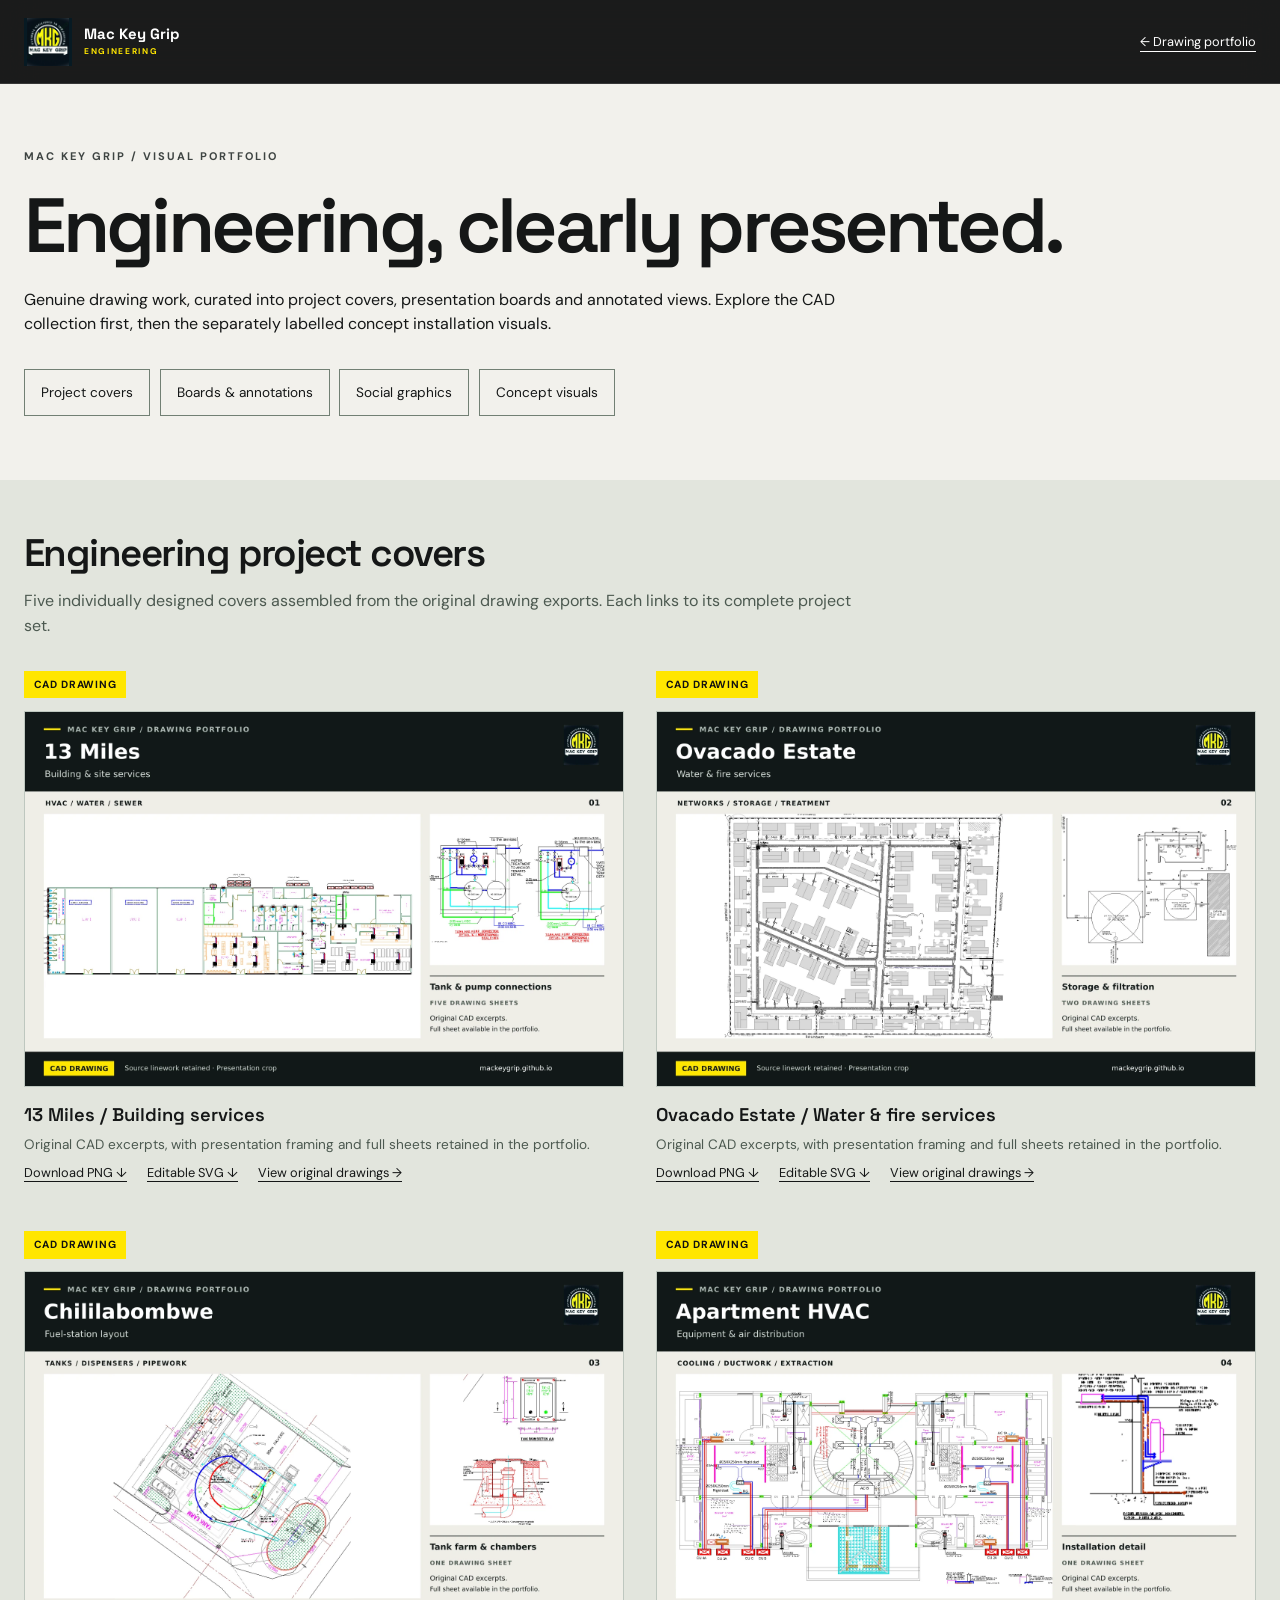
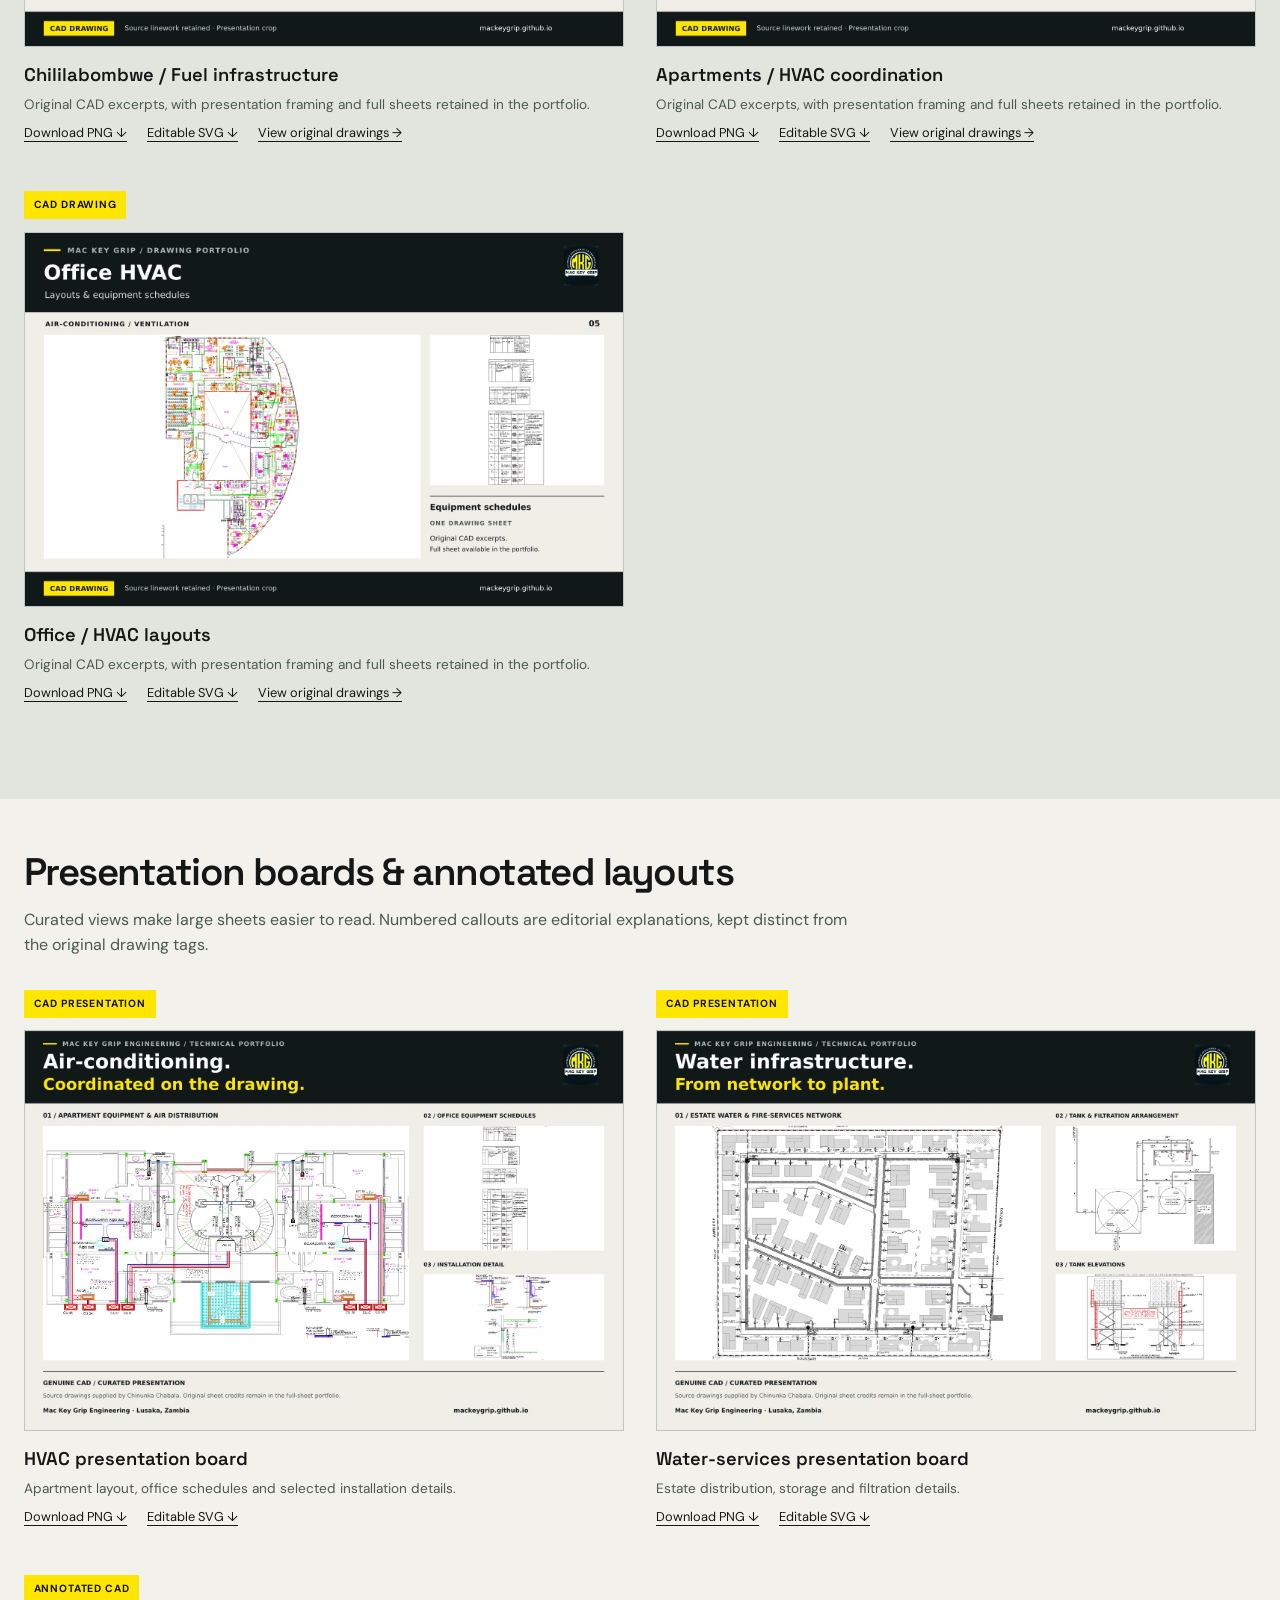
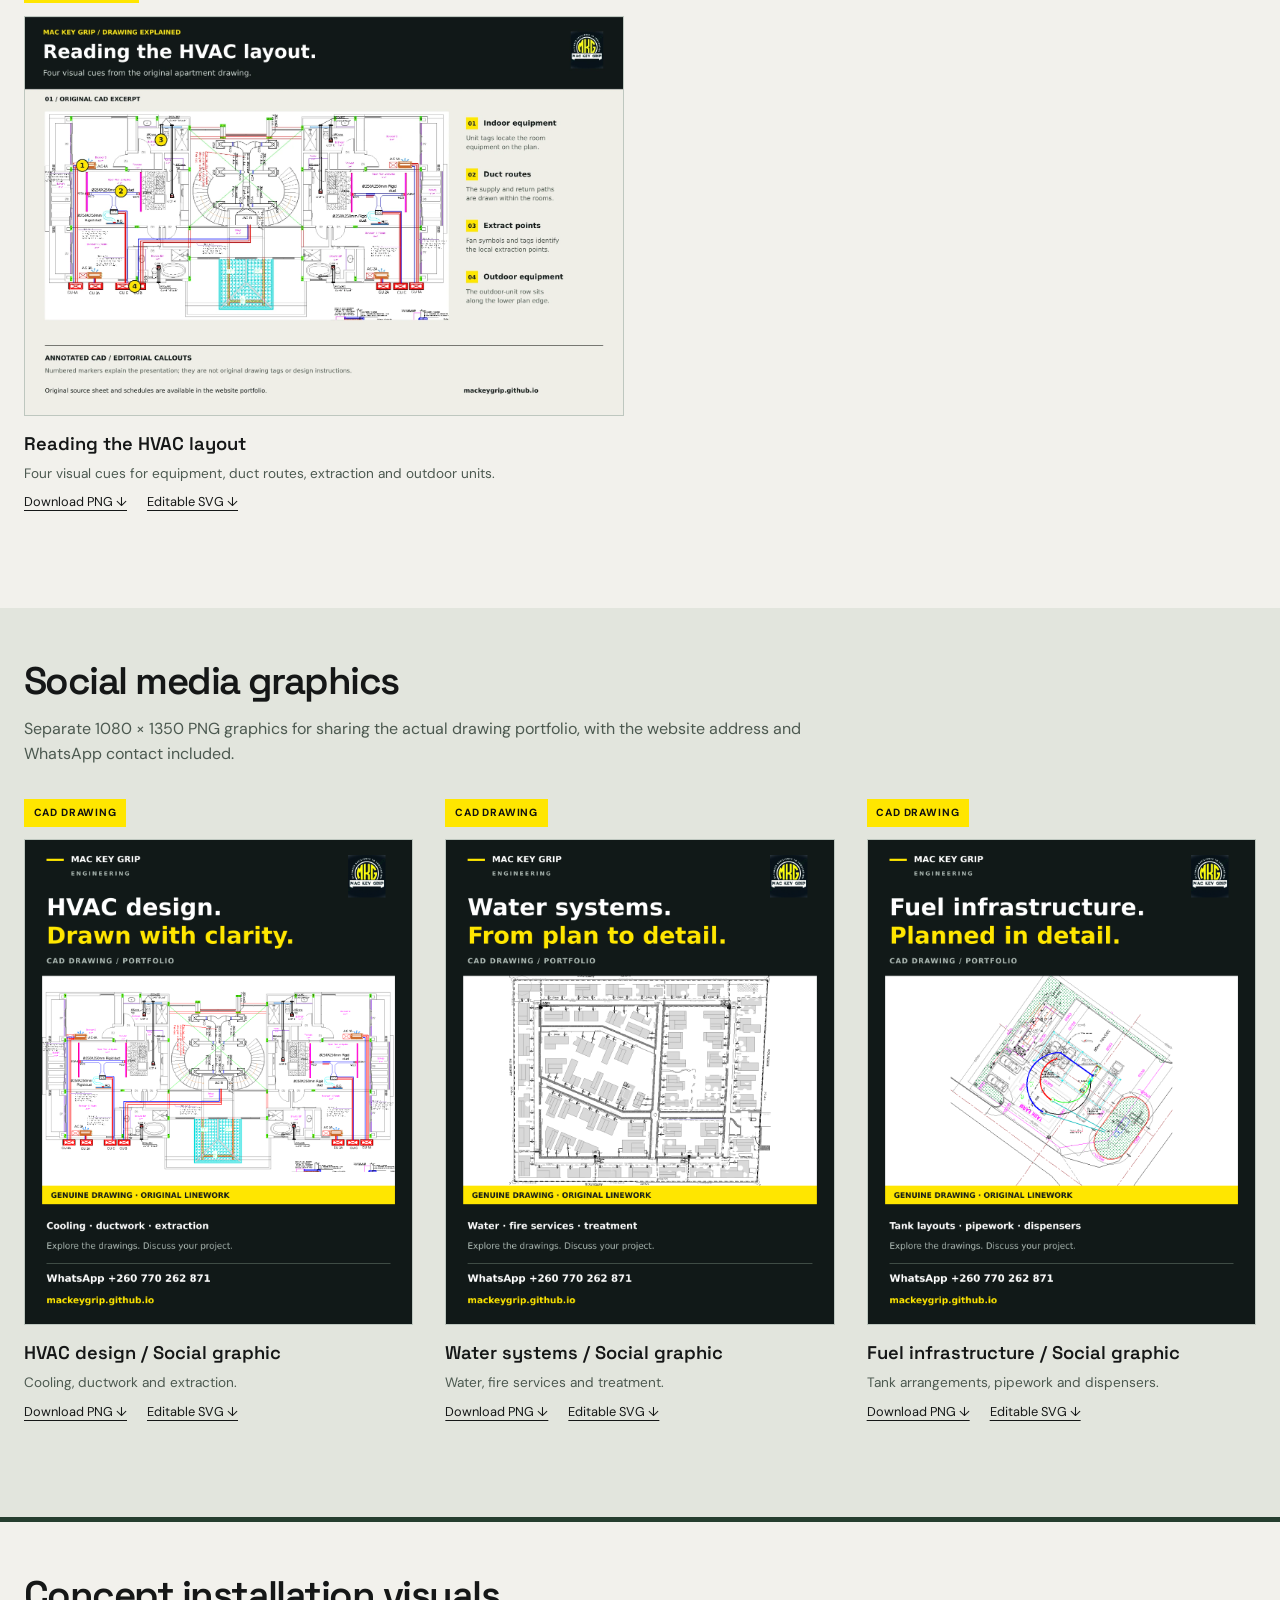
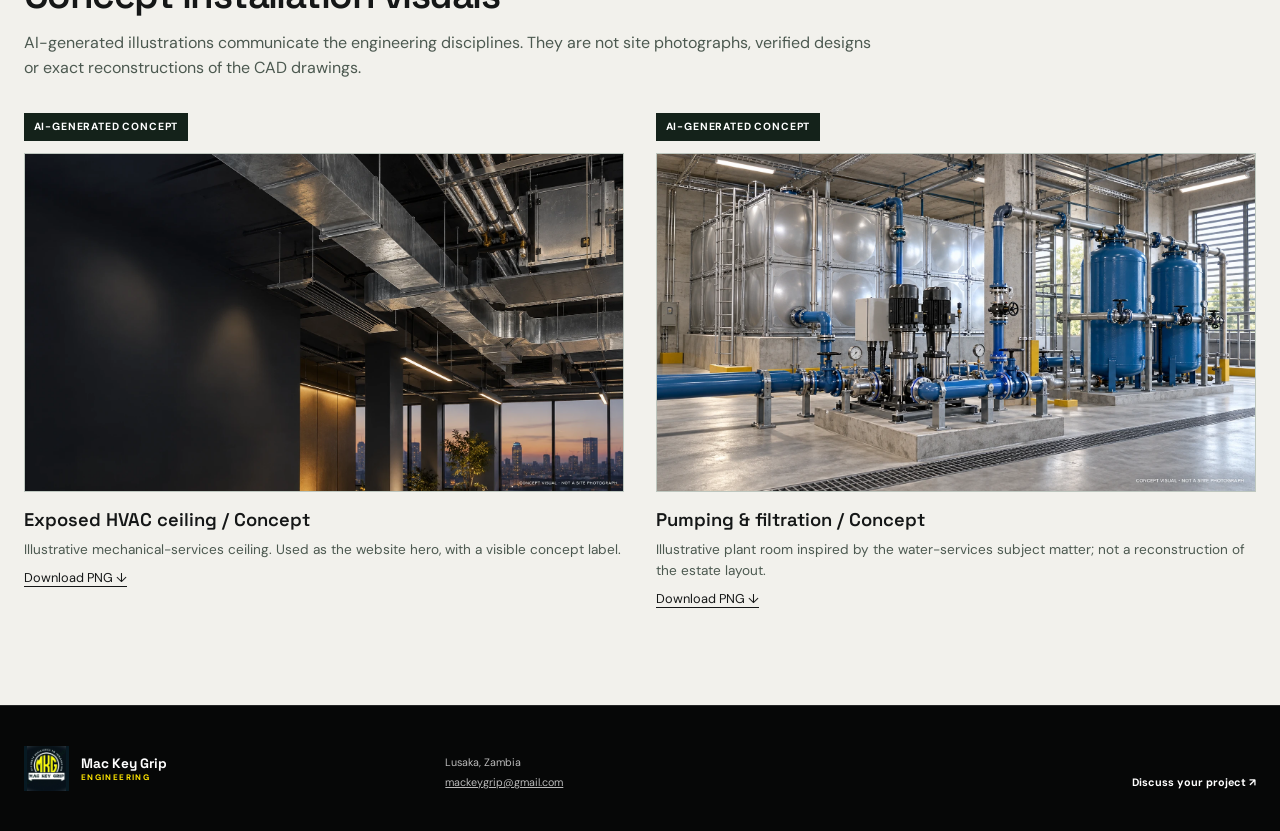
==== visuals.html @ d839da3b "Publish polished CAD visuals and service pages" ====
<!doctype html>
<html lang="en"><head>
<meta charset="utf-8"><meta name="viewport" content="width=device-width, initial-scale=1">
<title>Engineering Drawing Presentations & Concept Visuals | Mac Key Grip</title>
<meta name="description" content="Explore genuine CAD presentation boards, annotated layouts and project covers from Mac Key Grip Engineering, alongside clearly labelled concept installation visuals.">
<link rel="canonical" href="https://mackeygrip.github.io/visuals.html">
<meta property="og:title" content="Engineering Drawing Portfolio | Mac Key Grip Engineering">
<meta property="og:type" content="website"><meta property="og:url" content="https://mackeygrip.github.io/visuals.html">
<meta property="og:image" content="https://mackeygrip.github.io/assets/visuals/boards/hvac-presentation.png">
<meta property="og:image:alt" content="Presentation board assembled from genuine HVAC CAD drawings">
<meta name="theme-color" content="#111918"><link rel="icon" href="assets/brand/mac-key-grip-logo.jpg">
<link rel="preconnect" href="https://fonts.googleapis.com"><link rel="preconnect" href="https://fonts.gstatic.com" crossorigin>
<link href="https://fonts.googleapis.com/css2?family=DM+Sans:wght@400;500;600;700&amp;family=Space+Grotesk:wght@500;600;700&amp;display=swap" rel="stylesheet">
<link rel="stylesheet" href="styles.css"><link rel="stylesheet" href="drawings.css"><link rel="stylesheet" href="visuals.css">
</head><body class="visual-page">
<a class="skip-link" href="#main">Skip to content</a>
<header class="site-header"><a class="brand" href="index.html"><img src="assets/brand/mac-key-grip-logo.jpg" alt="Mac Key Grip company logo"><span class="brand-name">Mac Key Grip<small>Engineering</small></span></a><a class="back-link" href="index.html#work">← Drawing portfolio</a></header>
<main id="main"><section class="visual-intro"><p class="kicker">Mac Key Grip / Visual portfolio</p><h1>Engineering, clearly presented.</h1><p>Genuine drawing work, curated into project covers, presentation boards and annotated views. Explore the CAD collection first, then the separately labelled concept installation visuals.</p><div class="visual-nav" aria-label="Gallery sections"><a href="#covers">Project covers</a><a href="#boards">Boards &amp; annotations</a><a href="#social">Social graphics</a><a href="#concepts">Concept visuals</a></div></section>
<section class="visual-section " id="covers"><h2>Engineering project covers</h2><p>Five individually designed covers assembled from the original drawing exports. Each links to its complete project set.</p><div class="visual-grid "><figure class="visual-item"><span class="visual-badge ">CAD DRAWING</span><a href="assets/visuals/covers/thirteen-miles.png" target="_blank" rel="noopener"><img src="assets/visuals/covers/thirteen-miles.webp" width="1600" height="1000" alt="13 Miles / Building services — Original CAD excerpts, with presentation framing and full sheets retained in the portfolio." loading="lazy"></a><figcaption><h3>13 Miles / Building services</h3><p>Original CAD excerpts, with presentation framing and full sheets retained in the portfolio.</p><div class="visual-downloads"><a href="assets/visuals/covers/thirteen-miles.png" download>Download PNG ↓</a><a href="assets/visuals/covers/thirteen-miles.svg" download>Editable SVG ↓</a><a href="projects/thirteen-miles.html">View original drawings →</a></div></figcaption></figure>
<figure class="visual-item"><span class="visual-badge ">CAD DRAWING</span><a href="assets/visuals/covers/estate-water-fire.png" target="_blank" rel="noopener"><img src="assets/visuals/covers/estate-water-fire.webp" width="1600" height="1000" alt="Ovacado Estate / Water &amp; fire services — Original CAD excerpts, with presentation framing and full sheets retained in the portfolio." loading="lazy"></a><figcaption><h3>Ovacado Estate / Water &amp; fire services</h3><p>Original CAD excerpts, with presentation framing and full sheets retained in the portfolio.</p><div class="visual-downloads"><a href="assets/visuals/covers/estate-water-fire.png" download>Download PNG ↓</a><a href="assets/visuals/covers/estate-water-fire.svg" download>Editable SVG ↓</a><a href="projects/estate-water-fire.html">View original drawings →</a></div></figcaption></figure>
<figure class="visual-item"><span class="visual-badge ">CAD DRAWING</span><a href="assets/visuals/covers/chililabombwe-fuel.png" target="_blank" rel="noopener"><img src="assets/visuals/covers/chililabombwe-fuel.webp" width="1600" height="1000" alt="Chililabombwe / Fuel infrastructure — Original CAD excerpts, with presentation framing and full sheets retained in the portfolio." loading="lazy"></a><figcaption><h3>Chililabombwe / Fuel infrastructure</h3><p>Original CAD excerpts, with presentation framing and full sheets retained in the portfolio.</p><div class="visual-downloads"><a href="assets/visuals/covers/chililabombwe-fuel.png" download>Download PNG ↓</a><a href="assets/visuals/covers/chililabombwe-fuel.svg" download>Editable SVG ↓</a><a href="projects/chililabombwe-fuel.html">View original drawings →</a></div></figcaption></figure>
<figure class="visual-item"><span class="visual-badge ">CAD DRAWING</span><a href="assets/visuals/covers/apartments-hvac.png" target="_blank" rel="noopener"><img src="assets/visuals/covers/apartments-hvac.webp" width="1600" height="1000" alt="Apartments / HVAC coordination — Original CAD excerpts, with presentation framing and full sheets retained in the portfolio." loading="lazy"></a><figcaption><h3>Apartments / HVAC coordination</h3><p>Original CAD excerpts, with presentation framing and full sheets retained in the portfolio.</p><div class="visual-downloads"><a href="assets/visuals/covers/apartments-hvac.png" download>Download PNG ↓</a><a href="assets/visuals/covers/apartments-hvac.svg" download>Editable SVG ↓</a><a href="projects/apartments-hvac.html">View original drawings →</a></div></figcaption></figure>
<figure class="visual-item"><span class="visual-badge ">CAD DRAWING</span><a href="assets/visuals/covers/office-hvac.png" target="_blank" rel="noopener"><img src="assets/visuals/covers/office-hvac.webp" width="1600" height="1000" alt="Office / HVAC layouts — Original CAD excerpts, with presentation framing and full sheets retained in the portfolio." loading="lazy"></a><figcaption><h3>Office / HVAC layouts</h3><p>Original CAD excerpts, with presentation framing and full sheets retained in the portfolio.</p><div class="visual-downloads"><a href="assets/visuals/covers/office-hvac.png" download>Download PNG ↓</a><a href="assets/visuals/covers/office-hvac.svg" download>Editable SVG ↓</a><a href="projects/office-hvac.html">View original drawings →</a></div></figcaption></figure></div></section>
<section class="visual-section " id="boards"><h2>Presentation boards &amp; annotated layouts</h2><p>Curated views make large sheets easier to read. Numbered callouts are editorial explanations, kept distinct from the original drawing tags.</p><div class="visual-grid "><figure class="visual-item"><span class="visual-badge ">CAD PRESENTATION</span><a href="assets/visuals/boards/hvac-presentation.png" target="_blank" rel="noopener"><img src="assets/visuals/boards/hvac-presentation.webp" width="1600" height="1067" alt="HVAC presentation board — Apartment layout, office schedules and selected installation details." loading="lazy"></a><figcaption><h3>HVAC presentation board</h3><p>Apartment layout, office schedules and selected installation details.</p><div class="visual-downloads"><a href="assets/visuals/boards/hvac-presentation.png" download>Download PNG ↓</a><a href="assets/visuals/boards/hvac-presentation.svg" download>Editable SVG ↓</a></div></figcaption></figure>
<figure class="visual-item"><span class="visual-badge ">CAD PRESENTATION</span><a href="assets/visuals/boards/water-presentation.png" target="_blank" rel="noopener"><img src="assets/visuals/boards/water-presentation.webp" width="1600" height="1067" alt="Water-services presentation board — Estate distribution, storage and filtration details." loading="lazy"></a><figcaption><h3>Water-services presentation board</h3><p>Estate distribution, storage and filtration details.</p><div class="visual-downloads"><a href="assets/visuals/boards/water-presentation.png" download>Download PNG ↓</a><a href="assets/visuals/boards/water-presentation.svg" download>Editable SVG ↓</a></div></figcaption></figure>
<figure class="visual-item"><span class="visual-badge ">ANNOTATED CAD</span><a href="assets/visuals/boards/hvac-annotated.png" target="_blank" rel="noopener"><img src="assets/visuals/boards/hvac-annotated.webp" width="1600" height="1067" alt="Reading the HVAC layout — Four visual cues for equipment, duct routes, extraction and outdoor units." loading="lazy"></a><figcaption><h3>Reading the HVAC layout</h3><p>Four visual cues for equipment, duct routes, extraction and outdoor units.</p><div class="visual-downloads"><a href="assets/visuals/boards/hvac-annotated.png" download>Download PNG ↓</a><a href="assets/visuals/boards/hvac-annotated.svg" download>Editable SVG ↓</a></div></figcaption></figure></div></section>
<section class="visual-section " id="social"><h2>Social media graphics</h2><p>Separate 1080 × 1350 PNG graphics for sharing the actual drawing portfolio, with the website address and WhatsApp contact included.</p><div class="visual-grid social-grid"><figure class="visual-item"><span class="visual-badge ">CAD DRAWING</span><a href="assets/visuals/social/apartments-hvac.png" target="_blank" rel="noopener"><img src="assets/visuals/social/apartments-hvac.png" width="1080" height="1350" alt="HVAC design / Social graphic — Cooling, ductwork and extraction." loading="lazy"></a><figcaption><h3>HVAC design / Social graphic</h3><p>Cooling, ductwork and extraction.</p><div class="visual-downloads"><a href="assets/visuals/social/apartments-hvac.png" download>Download PNG ↓</a><a href="assets/visuals/social/apartments-hvac.svg" download>Editable SVG ↓</a></div></figcaption></figure>
<figure class="visual-item"><span class="visual-badge ">CAD DRAWING</span><a href="assets/visuals/social/estate-water-fire.png" target="_blank" rel="noopener"><img src="assets/visuals/social/estate-water-fire.png" width="1080" height="1350" alt="Water systems / Social graphic — Water, fire services and treatment." loading="lazy"></a><figcaption><h3>Water systems / Social graphic</h3><p>Water, fire services and treatment.</p><div class="visual-downloads"><a href="assets/visuals/social/estate-water-fire.png" download>Download PNG ↓</a><a href="assets/visuals/social/estate-water-fire.svg" download>Editable SVG ↓</a></div></figcaption></figure>
<figure class="visual-item"><span class="visual-badge ">CAD DRAWING</span><a href="assets/visuals/social/chililabombwe-fuel.png" target="_blank" rel="noopener"><img src="assets/visuals/social/chililabombwe-fuel.png" width="1080" height="1350" alt="Fuel infrastructure / Social graphic — Tank arrangements, pipework and dispensers." loading="lazy"></a><figcaption><h3>Fuel infrastructure / Social graphic</h3><p>Tank arrangements, pipework and dispensers.</p><div class="visual-downloads"><a href="assets/visuals/social/chililabombwe-fuel.png" download>Download PNG ↓</a><a href="assets/visuals/social/chililabombwe-fuel.svg" download>Editable SVG ↓</a></div></figcaption></figure></div></section>
<section class="visual-section concept-section" id="concepts"><h2>Concept installation visuals</h2><p>AI-generated illustrations communicate the engineering disciplines. They are not site photographs, verified designs or exact reconstructions of the CAD drawings.</p><div class="visual-grid "><figure class="visual-item"><span class="visual-badge concept-badge">AI-GENERATED CONCEPT</span><a href="assets/visuals/concepts/hvac-ceiling-concept.png" target="_blank" rel="noopener"><img src="assets/visuals/concepts/hvac-ceiling-concept.webp" width="1672" height="941" alt="Exposed HVAC ceiling / Concept — Illustrative mechanical-services ceiling. Used as the website hero, with a visible concept label." loading="lazy"></a><figcaption><h3>Exposed HVAC ceiling / Concept</h3><p>Illustrative mechanical-services ceiling. Used as the website hero, with a visible concept label.</p><div class="visual-downloads"><a href="assets/visuals/concepts/hvac-ceiling-concept.png" download>Download PNG ↓</a></div></figcaption></figure>
<figure class="visual-item"><span class="visual-badge concept-badge">AI-GENERATED CONCEPT</span><a href="assets/visuals/concepts/water-treatment-concept.png" target="_blank" rel="noopener"><img src="assets/visuals/concepts/water-treatment-concept.webp" width="1672" height="941" alt="Pumping &amp; filtration / Concept — Illustrative plant room inspired by the water-services subject matter; not a reconstruction of the estate layout." loading="lazy"></a><figcaption><h3>Pumping &amp; filtration / Concept</h3><p>Illustrative plant room inspired by the water-services subject matter; not a reconstruction of the estate layout.</p><div class="visual-downloads"><a href="assets/visuals/concepts/water-treatment-concept.png" download>Download PNG ↓</a></div></figcaption></figure></div></section>
</main><footer><a class="footer-brand" href="index.html"><img src="assets/brand/mac-key-grip-logo.jpg" alt=""><span>Mac Key Grip<strong>Engineering</strong></span></a><div><p>Lusaka, Zambia</p><a href="mailto:mackeygrip@gmail.com">mackeygrip@gmail.com</a></div><div class="footer-end"><a href="https://wa.me/260770262871" target="_blank" rel="noopener">Discuss your project ↗</a></div></footer>
</body></html>
---- styles.css ----
:root{--black:#0a0b0b;--charcoal:#1a1d1d;--yellow:#ffe600;--paper:#f2f1ec;--ink:#151717;--line-dark:rgba(255,255,255,.16);--line-light:rgba(10,11,11,.17);--max:1320px;--pad:max(24px,calc((100vw - var(--max))/2))}
*{box-sizing:border-box}html{scroll-behavior:smooth;scroll-padding-top:84px}body{margin:0;color:var(--ink);background:var(--paper);font-family:"DM Sans",Arial,sans-serif;line-height:1.55}body.menu-open{overflow:hidden}img{display:block;max-width:100%}a{color:inherit}button{font:inherit}h1,h2,h3,p{margin-top:0}.skip-link{position:fixed;z-index:1000;left:1rem;top:-6rem;padding:.8rem 1rem;color:#000;background:var(--yellow)}.skip-link:focus{top:1rem}.kicker{margin:0 0 1.35rem;color:#3e4442;font-size:.69rem;font-weight:700;letter-spacing:.18em;text-transform:uppercase}.kicker.light{color:var(--yellow)}.section-light,.section-dark,.section-yellow{padding:clamp(5.5rem,9vw,9.5rem) var(--pad)}.section-light{background:var(--paper)}.section-dark{color:#fff;background:var(--black)}.section-yellow{color:#090a0a;background:var(--yellow)}
.site-header{position:fixed;z-index:100;inset:0 0 auto;height:84px;display:flex;align-items:center;justify-content:space-between;padding:0 var(--pad);color:#fff;background:rgba(10,11,11,.93);border-bottom:1px solid rgba(255,255,255,.12);backdrop-filter:blur(16px);transition:.25s}.site-header.scrolled{height:72px;background:rgba(10,11,11,.98)}.brand,.footer-brand{display:flex;align-items:center;gap:.75rem;text-decoration:none}.brand img{width:48px;height:48px;object-fit:contain;background:#071a23}.brand-name{font-family:"Space Grotesk";font-size:.93rem;font-weight:700;line-height:1.05}.brand-name small{display:block;margin-top:.28rem;color:var(--yellow);font:700 .52rem "DM Sans";letter-spacing:.2em;text-transform:uppercase}.site-header nav{display:flex;align-items:center;gap:clamp(1rem,2.1vw,2.2rem)}.site-header nav a{font-size:.75rem;font-weight:600;text-decoration:none}.site-header nav>a:not(.nav-contact){position:relative}.site-header nav>a:not(.nav-contact):after{content:"";position:absolute;left:0;bottom:-.45rem;width:0;height:2px;background:var(--yellow);transition:.2s}.site-header nav>a:hover:after{width:100%}.nav-contact{padding:.74rem 1rem;color:#050505;background:var(--yellow)}.nav-contact span{margin-left:.65rem}.menu-toggle{display:none}
.hero{position:relative;isolation:isolate;min-height:820px;height:100svh;overflow:hidden;display:flex;align-items:flex-end;padding:calc(84px + 5rem) var(--pad) 7rem;color:#fff;background:#111}.hero-media,.hero-shade,.hero-grid{position:absolute;inset:0}.hero-media{z-index:-4}.hero-media img{width:100%;height:100%;object-fit:cover;object-position:center 42%;filter:grayscale(1) contrast(1.18) brightness(.64);transform:scale(1.02)}.hero-shade{z-index:-3;background:linear-gradient(90deg,rgba(5,6,6,.96),rgba(5,6,6,.74) 43%,rgba(5,6,6,.26) 75%,rgba(5,6,6,.48)),linear-gradient(0deg,rgba(5,6,6,.92),transparent 53%)}.hero-grid{z-index:-2;opacity:.14;background-image:linear-gradient(rgba(255,255,255,.16) 1px,transparent 1px),linear-gradient(90deg,rgba(255,255,255,.16) 1px,transparent 1px);background-size:76px 76px;mask-image:linear-gradient(90deg,#000,transparent 70%)}.hero-content{width:min(930px,78%)}.hero h1{margin:0;font:600 clamp(3.7rem,7.6vw,7.8rem)/.88 "Space Grotesk";letter-spacing:-.065em}.hero h1 em,.contact h2 em{color:var(--yellow);font-style:normal}.hero-intro{max-width:670px;margin:2rem 0 0;color:#d6d9d7;font-size:clamp(1rem,1.5vw,1.22rem)}.hero-actions{display:flex;align-items:center;gap:2rem;margin-top:2.4rem}.button{display:inline-flex;align-items:center;justify-content:space-between;min-width:220px;padding:1rem 1.15rem;font-size:.75rem;font-weight:700;text-decoration:none;text-transform:uppercase;letter-spacing:.08em;transition:.2s}.button:hover{transform:translateY(-3px)}.button-yellow{color:#050505;background:var(--yellow)}.button-yellow:hover{background:#fff}.text-link{display:inline-flex;align-items:center;gap:.8rem;padding:.35rem 0;border-bottom:1px solid;font-size:.78rem;font-weight:700;text-decoration:none}.text-link span{transition:.2s}.text-link:hover span{transform:translate(3px,-3px)}.text-link.light{color:#fff}.hero-rail{position:absolute;right:var(--pad);bottom:7rem;display:grid;gap:.85rem;padding-left:1.5rem;border-left:1px solid rgba(255,255,255,.4)}.hero-rail p{margin:0;color:#d5d7d6;font-size:.67rem;font-weight:600;letter-spacing:.13em;text-transform:uppercase}.hero-credit{position:absolute;right:var(--pad);bottom:1.5rem;margin:0;color:rgba(255,255,255,.55);font-size:.52rem;letter-spacing:.08em;text-transform:uppercase}
.statement{position:relative;overflow:hidden;display:grid;grid-template-columns:1.4fr .6fr;gap:clamp(3rem,8vw,9rem);align-items:end}.statement-mark{position:absolute;right:-3rem;top:-5rem;color:rgba(10,11,11,.035);font:700 clamp(12rem,29vw,30rem)/1 "Space Grotesk"}.statement h2,.section-header h2,.analysis-copy h2,.profile-title h2,.contact h2{margin:0;font:600 clamp(2.7rem,5vw,5.4rem)/.98 "Space Grotesk";letter-spacing:-.055em}.statement-copy,.statement-aside{position:relative}.statement-aside{max-width:400px}.statement-aside p{margin-bottom:2rem;color:#555b58}
.section-header{display:grid;grid-template-columns:1.25fr .55fr;gap:4rem;align-items:end;margin-bottom:5rem}.section-header>p{max-width:420px;margin:0;color:#aeb3b0;font-size:.92rem}.section-header.dark-text>p{color:#5b605e}.service-list{border-top:1px solid var(--line-dark)}.service{display:grid;grid-template-columns:70px minmax(250px,1fr) minmax(280px,.8fr) minmax(220px,.65fr) 34px;gap:clamp(1.5rem,3vw,4rem);padding:2.4rem 0;border-bottom:1px solid var(--line-dark);transition:.3s}.service:hover{padding-left:1rem;padding-right:1rem;background:var(--charcoal)}.service-no{color:var(--yellow);font-size:.69rem;font-weight:700}.service h3{margin:0;font:600 clamp(1.4rem,2.3vw,2.3rem)/1.05 "Space Grotesk";letter-spacing:-.035em}.service p{margin:0;color:#bec2c0;font-size:.88rem}.service ul{margin:0;padding:0;list-style:none;color:#dadddb;font-size:.75rem}.service li+li{margin-top:.42rem}.service li:before{content:"—";margin-right:.5rem;color:var(--yellow)}.service-arrow{font-size:1.3rem;transition:.2s}.service:hover .service-arrow{transform:translate(4px,-4px)}
.project-grid{display:grid;grid-template-columns:repeat(2,1fr);gap:clamp(1.5rem,3vw,3rem)}.project-wide{grid-column:1/-1}.project-image{position:relative;height:clamp(320px,40vw,590px);overflow:hidden;display:block;color:#fff;background:#141717}.project:not(.project-wide) .project-image{height:clamp(310px,31vw,480px)}.project-image>img{width:100%;height:100%;object-fit:cover;filter:grayscale(1) contrast(1.13);transition:.7s}.project:hover .project-image>img{transform:scale(1.035);filter:grayscale(.35) contrast(1.1)}.project-image:after{content:"";position:absolute;inset:0;background:linear-gradient(0deg,rgba(0,0,0,.58),transparent 48%)}.image-label{position:absolute;z-index:2;left:1.3rem;bottom:1.2rem;padding:.5rem .7rem;color:#070707;background:var(--yellow);font-size:.55rem;font-weight:700;letter-spacing:.12em;text-transform:uppercase}.project-index{position:absolute;z-index:2;top:1.3rem;right:1.3rem;color:#fff;font:1rem "Space Grotesk"}.project-info{display:grid;grid-template-columns:.55fr 1.1fr 1fr;gap:1.5rem;padding:1.5rem 0 1rem;border-bottom:1px solid var(--line-light)}.project-info p{margin:0;color:#606562;font-size:.66rem;font-weight:700;letter-spacing:.1em;text-transform:uppercase}.project-info h3{margin:0;font:1.35rem/1.15 "Space Grotesk"}.project-info>span{color:#676c69;font-size:.75rem}.fuel-visual{background:#181b1b;background-image:linear-gradient(rgba(255,255,255,.07) 1px,transparent 1px),linear-gradient(90deg,rgba(255,255,255,.07) 1px,transparent 1px);background-size:36px 36px}.blueprint-lines span{position:absolute;z-index:1;display:block;border:4px solid var(--yellow)}.blueprint-lines span:nth-child(1){width:47%;height:33%;left:10%;top:19%;border-radius:50%}.blueprint-lines span:nth-child(2){width:40%;height:4px;left:37%;top:48%;border-width:2px}.blueprint-lines span:nth-child(3){width:18%;height:30%;right:10%;top:33%;border-color:#fff}.blueprint-lines span:nth-child(4){width:46%;height:28%;left:17%;bottom:8%;border-width:2px;border-color:#fff transparent transparent #fff}.diagram-label{position:absolute;z-index:2;color:#fff;font-size:.59rem;font-weight:700;letter-spacing:.1em;text-transform:uppercase}.label-a{left:13%;top:26%}.label-b{right:13%;top:26%}.data-visual{background:var(--yellow);color:#050505}.data-visual:after{background:linear-gradient(0deg,rgba(0,0,0,.15),transparent)}.data-visual .project-index{color:#050505}.chart-bars{position:absolute;left:10%;right:10%;bottom:18%;height:63%;display:flex;align-items:end;gap:4%}.chart-bars i{flex:1;background:#111}.chart-bars i:nth-child(1){height:28%}.chart-bars i:nth-child(2){height:42%}.chart-bars i:nth-child(3){height:37%}.chart-bars i:nth-child(4){height:61%}.chart-bars i:nth-child(5){height:75%}.chart-bars i:nth-child(6){height:94%}.data-value{position:absolute;z-index:2;left:10%;top:10%;font:700 clamp(3.8rem,7vw,7rem)/.8 "Space Grotesk"}.data-caption{position:absolute;z-index:2;left:calc(10% + 10rem);top:12%;font-size:.68rem;font-weight:700;letter-spacing:.12em;text-transform:uppercase}.image-note{max-width:820px;margin:3rem 0 0;color:#666b68;font-size:.69rem}.image-note a{font-weight:700}
.analysis-section{display:grid;grid-template-columns:1.1fr .9fr;min-height:700px;color:#fff;background:#121515}.analysis-visual{position:relative;min-height:620px;overflow:hidden;background:#202525}.route-grid{position:absolute;inset:0;opacity:.25;background-image:linear-gradient(rgba(255,255,255,.14) 1px,transparent 1px),linear-gradient(90deg,rgba(255,255,255,.14) 1px,transparent 1px);background-size:42px 42px}.analysis-visual svg{position:absolute;inset:12% 8%;width:84%;height:76%;fill:#121515;stroke:var(--yellow);stroke-width:5}.analysis-visual svg path{fill:none}.route-point{position:absolute;font-size:.64rem;font-weight:700;letter-spacing:.12em;text-transform:uppercase}.p1{left:7%;bottom:17%}.p2{left:33%;top:18%}.p3{left:65%;bottom:17%}.p4{right:4%;top:31%}.analysis-stamp{position:absolute;right:2rem;bottom:2rem;display:flex;align-items:center;gap:.8rem;padding:1rem 1.2rem;color:#050505;background:var(--yellow)}.analysis-stamp strong{font:3.2rem/.8 "Space Grotesk"}.analysis-stamp span{font-size:.62rem;font-weight:700;line-height:1.25;text-transform:uppercase}.analysis-copy{align-self:center;padding:5rem clamp(2.5rem,7vw,8rem)}.analysis-copy>p:not(.kicker){max-width:560px;margin:2rem 0;color:#c4c8c6}.analysis-copy dl{margin:2.5rem 0 0}.analysis-copy dl div{display:grid;grid-template-columns:100px 1fr;gap:1rem;padding:1rem 0;border-top:1px solid var(--line-dark)}.analysis-copy dt{color:var(--yellow);font-size:.65rem;font-weight:700;text-transform:uppercase}.analysis-copy dd{margin:0;color:#d5d8d6;font-size:.8rem}
.process{display:grid;grid-template-columns:repeat(4,1fr);margin:0;padding:0;border-top:1px solid var(--line-light);list-style:none}.process li{position:relative;min-height:260px;padding:1.6rem 1.7rem 1.5rem 0;border-right:1px solid var(--line-light)}.process li+li{padding-left:1.7rem}.process li:last-child{border:0}.process span{color:#606562;font-size:.65rem}.process h3{margin:5rem 0 .8rem;font:1.55rem "Space Grotesk"}.process p{max-width:240px;margin:0;color:#5f6562;font-size:.8rem}.process li:after{content:"";position:absolute;right:-5px;top:-5px;width:9px;height:9px;background:var(--yellow);border:1px solid #111;border-radius:50%}.process li:last-child:after{display:none}
.profile{display:grid;grid-template-columns:1.05fr .95fr;gap:clamp(3rem,7vw,8rem)}.profile-card{align-self:start;display:grid;grid-template-columns:120px 1fr;gap:1.8rem;padding:1.8rem;background:#0e1010;color:#fff}.profile-card img{width:120px;height:120px;object-fit:contain;background:#071a23}.profile-label{margin:0 0 .65rem;color:var(--yellow);font-size:.6rem;font-weight:700;text-transform:uppercase}.profile-card h3{margin:0 0 .75rem;font:1.6rem "Space Grotesk"}.profile-card div>p:last-child{margin:0;color:#c7cbc9;font-size:.8rem}.profile-tools{grid-column:1/-1;display:grid;grid-template-columns:.3fr 1.7fr;gap:2rem;align-items:center;padding-top:2rem;border-top:1px solid rgba(0,0,0,.3)}.profile-tools p{margin:0;font-size:.68rem;font-weight:700;text-transform:uppercase}.profile-tools ul{display:flex;flex-wrap:wrap;gap:.55rem;margin:0;padding:0;list-style:none}.profile-tools li{padding:.5rem .75rem;border:1px solid rgba(0,0,0,.4);font-size:.7rem;font-weight:700}
.contact{display:grid;grid-template-columns:.85fr 1.15fr;gap:clamp(4rem,9vw,11rem)}.contact-intro{position:sticky;top:120px}.contact-intro>p:not(.kicker){max-width:530px;margin:2rem 0 0;color:#b9bebc}.contact-links{border-top:1px solid var(--line-dark)}.contact-panel-title{margin-bottom:1.4rem;color:#939997;font-size:.66rem;font-weight:700;letter-spacing:.13em;text-transform:uppercase}.contact-links a{display:grid;grid-template-columns:44px 1fr 1.1fr 22px;gap:1rem;align-items:center;padding:1.3rem 0;border-bottom:1px solid var(--line-dark);text-decoration:none;transition:.2s}.contact-links a:hover:not([aria-disabled="true"]){padding-left:.7rem;color:var(--yellow)}.contact-links a[aria-disabled="true"]{cursor:not-allowed}.contact-links a>span{display:grid;place-items:center;width:36px;height:36px;border:1px solid #555;border-radius:50%;font-size:.62rem;font-weight:700}.contact-links strong{font:1rem "Space Grotesk"}.contact-links small{color:#929795;font-size:.68rem}.contact-status{min-height:1.2rem;margin:1.2rem 0 0;color:#8f9492;font-size:.65rem}.contact-status.active{color:var(--yellow)}
footer{display:grid;grid-template-columns:1fr 1fr 1fr;gap:2rem;align-items:end;padding:2.5rem var(--pad);color:#bbb;background:#060707;border-top:1px solid rgba(255,255,255,.12);font-size:.67rem}.footer-brand img{width:45px;height:45px;object-fit:contain;background:#071a23}.footer-brand span{color:#fff;font:700 .85rem "Space Grotesk"}.footer-brand strong{display:block;color:var(--yellow);font:700 .5rem "DM Sans";letter-spacing:.17em;text-transform:uppercase}.footer-end{text-align:right}.footer-end a{color:#fff;font-weight:700;text-decoration:none}footer p{margin:.25rem 0}.reveal{opacity:0;transform:translateY(26px);transition:opacity .65s,transform .65s}.reveal.visible{opacity:1;transform:none}
@media(max-width:1050px){.service{grid-template-columns:55px 1fr 1fr 30px}.service ul{display:none}.project-info{grid-template-columns:1fr}.analysis-section{grid-template-columns:1fr}.analysis-copy{grid-row:1}.analysis-visual{min-height:520px}.profile,.contact{grid-template-columns:1fr}.contact-intro{position:static}}
@media(max-width:780px){html{scroll-padding-top:70px}.site-header{height:70px}.site-header.scrolled{height:64px}.brand img{width:40px;height:40px}.menu-toggle{display:grid;width:45px;height:45px;padding:12px;border:0;background:transparent}.menu-toggle span{height:1px;margin:2px 0;background:#fff;transition:.2s}.menu-toggle b{position:absolute;width:1px;height:1px;overflow:hidden}.menu-toggle[aria-expanded="true"] span:nth-child(1){transform:translateY(5px) rotate(45deg)}.menu-toggle[aria-expanded="true"] span:nth-child(2){opacity:0}.menu-toggle[aria-expanded="true"] span:nth-child(3){transform:translateY(-5px) rotate(-45deg)}.site-header nav{position:fixed;inset:70px 0 0;display:flex;flex-direction:column;align-items:stretch;gap:0;padding:2rem 24px;background:#0a0b0b;transform:translateX(100%);visibility:hidden;transition:.3s}.site-header nav.open{transform:none;visibility:visible}.site-header nav a{padding:1.3rem 0;border-bottom:1px solid var(--line-dark);font:1.5rem "Space Grotesk"}.nav-contact{margin-top:1.5rem;padding:1rem!important;text-align:center}.hero{min-height:730px;padding-bottom:5rem}.hero-content{width:100%}.hero h1{font-size:clamp(3.4rem,15vw,6rem)}.hero-rail{display:none}.statement,.section-header{grid-template-columns:1fr}.section-header{gap:1.5rem;margin-bottom:3.5rem}.service{grid-template-columns:40px 1fr 24px;gap:1rem}.service p{grid-column:2/-1}.service-arrow{grid-column:3;grid-row:1}.project-grid{grid-template-columns:1fr}.project-wide{grid-column:auto}.project-image,.project:not(.project-wide) .project-image{height:72vw;min-height:300px;max-height:470px}.project-info{gap:.6rem}.process{grid-template-columns:1fr 1fr}.process li:nth-child(2){border-right:0}.process li:nth-child(2):after{display:none}.process li:nth-child(n+3){border-top:1px solid var(--line-light)}.profile-tools{grid-template-columns:1fr}.contact-links a{grid-template-columns:44px 1fr 22px}.contact-links small{display:none}footer{grid-template-columns:1fr 1fr}.footer-end{grid-column:2;grid-row:1/3}footer>div:nth-child(2){grid-column:1}}
@media(max-width:520px){.hero{align-items:center;padding-top:7rem}.hero-actions{align-items:flex-start;flex-direction:column}.hero-credit{left:24px;right:auto}.service{grid-template-columns:34px 1fr 20px}.process{grid-template-columns:1fr}.process li,.process li+li{min-height:0;padding:1.5rem 0;border:0;border-top:1px solid var(--line-light)}.process li:first-child{border-top:0}.process li:after{display:none}.process h3{margin:2.5rem 0 .6rem}.profile-card{grid-template-columns:1fr}.profile-card img{width:90px;height:90px}.analysis-visual{min-height:390px}footer{grid-template-columns:1fr}.footer-end{grid-column:1;grid-row:auto;text-align:left}}
@media(prefers-reduced-motion:reduce){html{scroll-behavior:auto}.reveal{opacity:1;transform:none;transition:none}*,*:before,*:after{transition-duration:.01ms!important}}
@media print{.site-header,.hero-actions,.contact,footer{display:none}.hero{min-height:500px;height:auto}.reveal{opacity:1;transform:none}}
---- drawings.css ----
/* Drawing presentation uses the original files; crop windows never alter CAD content. */
.cad-project .project-info { grid-template-columns: 1fr; gap: .65rem; }
.cad-project h3 a { text-decoration: none; }
.cad-project h3 a:hover { text-decoration: underline; text-underline-offset: 4px; }
.project .cad-preview { background: #e7e6e0; padding: 1.7rem 1.7rem 3.5rem; }
.cad-preview::after { display: none; }
.cad-preview .project-index { color: #111; background: var(--yellow); padding: .25rem .6rem; }
.drawing-window { position: relative; overflow: hidden; aspect-ratio: var(--crop-width) / var(--crop-height); background: #fff; }
.drawing-window img { position: absolute; max-width: none; width: calc(1600 / var(--crop-width) * 100%); height: auto; left: calc(var(--crop-x) / var(--crop-width) * -100%); top: calc(var(--crop-y) / var(--crop-height) * -100%); }
.cad-preview .drawing-window { height: 100%; width: auto; max-width: 100%; margin: auto; }
.drawing-page { padding-top: 84px; }
.drawing-page .site-header { position: absolute; }
.drawing-page .back-link { font-size: .8rem; text-underline-offset: 5px; }
.drawing-intro { padding: 5rem var(--pad) 3rem; }
.drawing-intro h1 { max-width: 1000px; margin: 0; font: 600 clamp(2.8rem,6vw,5.7rem)/1 "Space Grotesk",sans-serif; letter-spacing: -.05em; }
.drawing-intro > p:last-of-type { max-width: 750px; margin-top: 1.5rem; color: #555b58; }
.drawing-facts { display: flex; flex-wrap: wrap; gap: 1.5rem 3rem; padding-top: 1.6rem; margin-top: 2rem; border-top: 1px solid var(--line-light); }
.drawing-facts div { flex: 1 1 180px; }
.drawing-facts dt { font-size: .65rem; text-transform: uppercase; letter-spacing: .12em; color: #555b58; }
.drawing-facts dd { margin: .4rem 0 0; font-size: .9rem; }
.sheet-section { padding: 0 var(--pad) 4rem; }
.sheet-picker { display:flex; align-items:center; gap:1.5rem; flex-wrap:wrap; padding:1rem 0 1.5rem; }
.sheet-picker label { font-weight:700; font-size:.85rem; }
.sheet-picker label span { display:block; font-weight:400; color:#626964; font-size:.75rem; }
.sheet-picker select { flex:1; min-width:0; max-width:650px; padding:1rem; border:1px solid #858d86; background:#fff; color:#151717; font:inherit; font-size:.85rem; }
.sheet-files { display:flex; flex-wrap:wrap; gap:.7rem 1.5rem; margin:1.5rem 0; padding:0; list-style:none; font-size:.8rem; }
.sheet-files a { text-underline-offset:4px; }
.sheet-toolbar { display: flex; justify-content: space-between; align-items: center; gap: 1rem; flex-wrap: wrap; padding: 1rem; color: #fff; background: #131717; }
.sheet-toolbar h2 { margin: 0; font-size: 1rem; }
.sheet-controls { display: flex; align-items: center; gap: .5rem; flex-wrap: wrap; }
.sheet-controls button,.sheet-controls a { min-height: 44px; display: inline-flex; align-items: center; justify-content: center; padding: .65rem .85rem; border: 1px solid #6a706d; color: #fff; background: transparent; font-size: .75rem; font-weight: 600; text-decoration: none; cursor: pointer; }
.sheet-controls button:disabled { opacity: .4; cursor: default; }
.sheet-controls button:hover:enabled,.sheet-controls a:hover { color: #000; background: var(--yellow); }
.zoom-value { min-width: 4rem; text-align: center; font-size: .8rem; }
.sheet-viewport { height: min(76vh,850px); min-height: 320px; overflow: auto; background: #d8dbd7; border: 1px solid #c7cbc6; overscroll-behavior: contain; }
.sheet-canvas { width: 100%; min-width: 100%; }
.sheet-canvas img { width: 100%; max-width: none; height: auto; }
.sheet-help,.sheet-credit { margin: 1rem 0 0; color: #626964; font-size: .78rem; max-width: 950px; }
.drawing-details { padding: 3rem var(--pad) 5rem; border-top: 1px solid var(--line-light); }
.drawing-details h2 { margin: 0 0 2rem; font: 600 2.1rem "Space Grotesk",sans-serif; letter-spacing: -.035em; }
.detail-grid { display: grid; grid-template-columns: 1fr 1fr; gap: 2rem; }
.detail-grid figure { margin: 0; min-width: 0; }
.detail-grid .drawing-window { width: 100%; border: 1px solid #d1d3cd; }
.detail-grid figcaption { padding-top: 1rem; }
.detail-grid h3 { font: 600 1.15rem "Space Grotesk",sans-serif; margin: 0 0 .5rem; }
.detail-grid p { color: #626964; font-size: .85rem; }
.drawing-next { padding: 3rem var(--pad); display: flex; justify-content: space-between; align-items: center; flex-wrap: wrap; gap: 2rem; color: #fff; background: #111; }
.drawing-next p { margin: 0; max-width: 440px; }
/* Content stays readable when JavaScript is unavailable. */
.reveal { opacity: 1; transform: none; }
:focus-visible { outline: 3px solid #876f00; outline-offset: 4px; }
.sheet-toolbar :focus-visible { outline-color: var(--yellow); }
@media(max-width:780px) { .drawing-page { padding-top: 70px; } .drawing-intro { padding-top: 3rem; } .detail-grid { grid-template-columns: 1fr; } .drawing-page .brand-name { font-size: .8rem; } .sheet-toolbar { padding: .75rem; } .sheet-controls { gap: .25rem; } .project .cad-preview { padding: 1rem 1rem 3.5rem; } }
@media print { .sheet-controls,.drawing-next { display:none; } .sheet-viewport { height:auto; overflow:visible; } .sheet-canvas { width:100%!important; } .drawing-page { padding-top:0; } }
---- visuals.css ----
.hero-media img { filter:brightness(.9); object-position:65% center; }
.hero-credit { color:#fff; background:rgba(0,0,0,.7); padding:.5rem .75rem; font-size:.65rem; max-width:calc(100% - 48px); }
.project .project-image.portfolio-cover { height:auto; min-height:0; max-height:none; aspect-ratio:8/5; background:#efeee8; }
.project .portfolio-cover:after { display:none; }
.project .portfolio-cover>img,.project:hover .portfolio-cover>img { width:100%; height:100%; object-fit:contain; filter:none; transform:none; }
.project .portfolio-cover { outline-offset:5px; transition:box-shadow .2s; }
.project .portfolio-cover:hover { box-shadow:0 12px 35px #1112; }
.project-presentation { margin:0 auto 3rem; padding:0 var(--pad); max-width:1468px; }
.project-presentation img { width:100%; height:auto; }
.project-presentation figcaption { margin-top:.8rem; font-size:.8rem; color:#505a54; }
.visual-feature { padding:4.5rem var(--pad); display:grid; grid-template-columns:.8fr 1.2fr; gap:3rem; align-items:center; color:#fff; background:#18231e; }
.visual-feature h2 { font:600 clamp(2.3rem,4vw,4.3rem)/1 "Space Grotesk",sans-serif; letter-spacing:-.045em; margin:0 0 1.5rem; }
.visual-feature p { color:#ccd5ce; max-width:500px; }
.visual-feature img { width:100%; height:auto; }
.visual-feature .button { margin-top:1rem; }
.visual-page { padding-top:84px; }
.visual-page .site-header { position:absolute; }
.visual-page .back-link { font-size:.8rem; text-underline-offset:5px; }
.visual-intro { padding:4rem var(--pad); }
.visual-intro h1 { font:600 clamp(2.7rem,6vw,5.5rem)/1 "Space Grotesk",sans-serif; letter-spacing:-.05em; margin:0 0 1.5rem; }
.visual-intro>p { max-width:850px; }
.visual-nav { display:flex; flex-wrap:wrap; gap:.6rem; margin-top:2rem; }
.visual-nav a { text-decoration:none; border:1px solid #728074; padding:.75rem 1rem; font-size:.85rem; }
.visual-section { padding:3rem var(--pad) 5rem; }
.visual-section:nth-of-type(even) { background:#e2e5dd; }
.visual-section h2 { font:600 clamp(1.9rem,3vw,3rem) "Space Grotesk",sans-serif; letter-spacing:-.04em; margin:0 0 .75rem; }
.visual-section>p { max-width:850px; color:#4c5950; margin-bottom:2rem; }
.visual-grid { display:grid; grid-template-columns:repeat(2,minmax(0,1fr)); gap:2rem; }
.visual-item { margin:0; min-width:0; }
.visual-item>a { display:block; }
.visual-item img { width:100%; height:auto; border:1px solid #bec7bf; }
.visual-item figcaption { padding:1rem 0; }
.visual-item h3 { font:600 1.15rem "Space Grotesk",sans-serif; margin:0 0 .5rem; }
.visual-item p { color:#4c5950; font-size:.85rem; margin:.5rem 0; }
.visual-downloads { display:flex; flex-wrap:wrap; gap:.5rem 1.25rem; }
.visual-downloads a { font-size:.8rem; text-underline-offset:4px; }
.visual-badge { display:inline-block; font-size:.65rem; font-weight:700; letter-spacing:.08em; padding:.35rem .6rem; margin:0 0 .8rem; background:var(--yellow); color:#111; }
.concept-badge { background:#14221a; color:#fff; }
.social-grid { grid-template-columns:repeat(3,minmax(0,1fr)); }
.concept-section { border-top:5px solid #263e2f; }
@media(max-width:780px) { .visual-page { padding-top:70px; } .visual-grid,.social-grid,.visual-feature { grid-template-columns:1fr; } .visual-feature { gap:2rem; } }
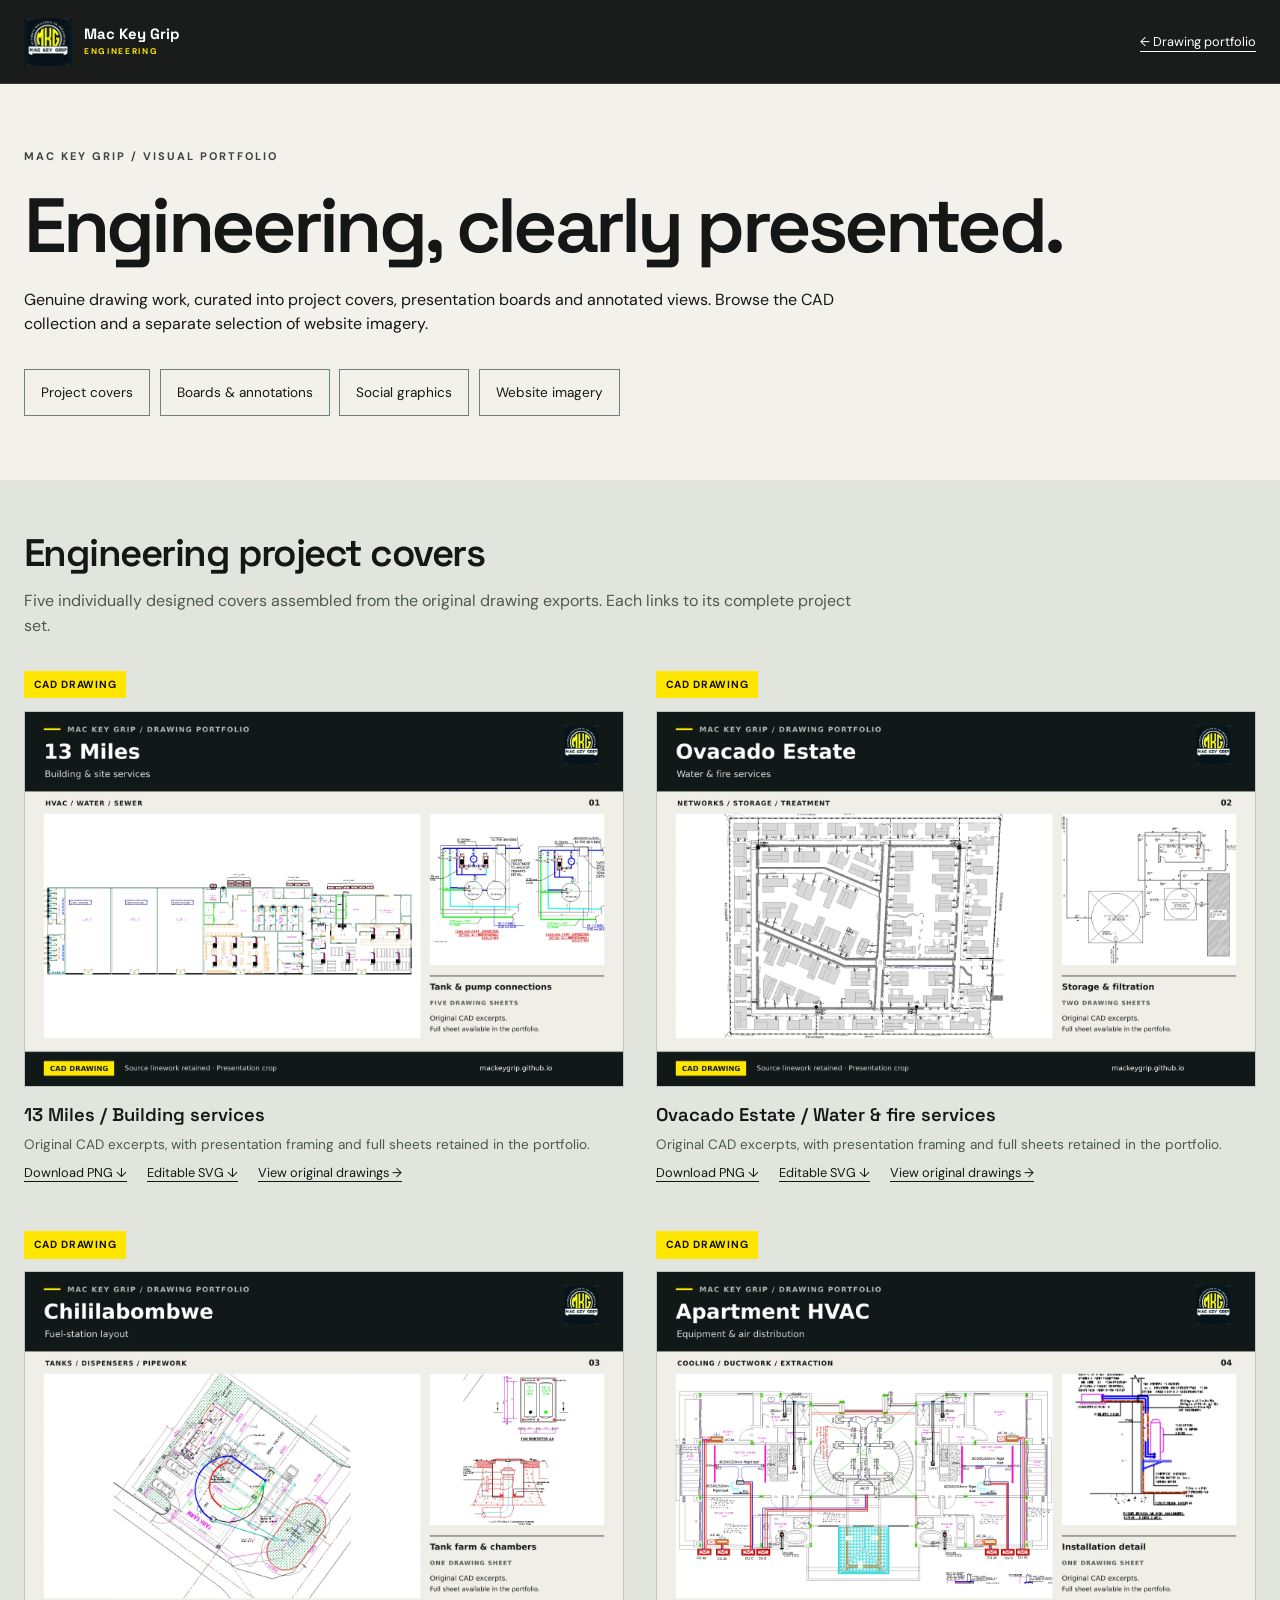
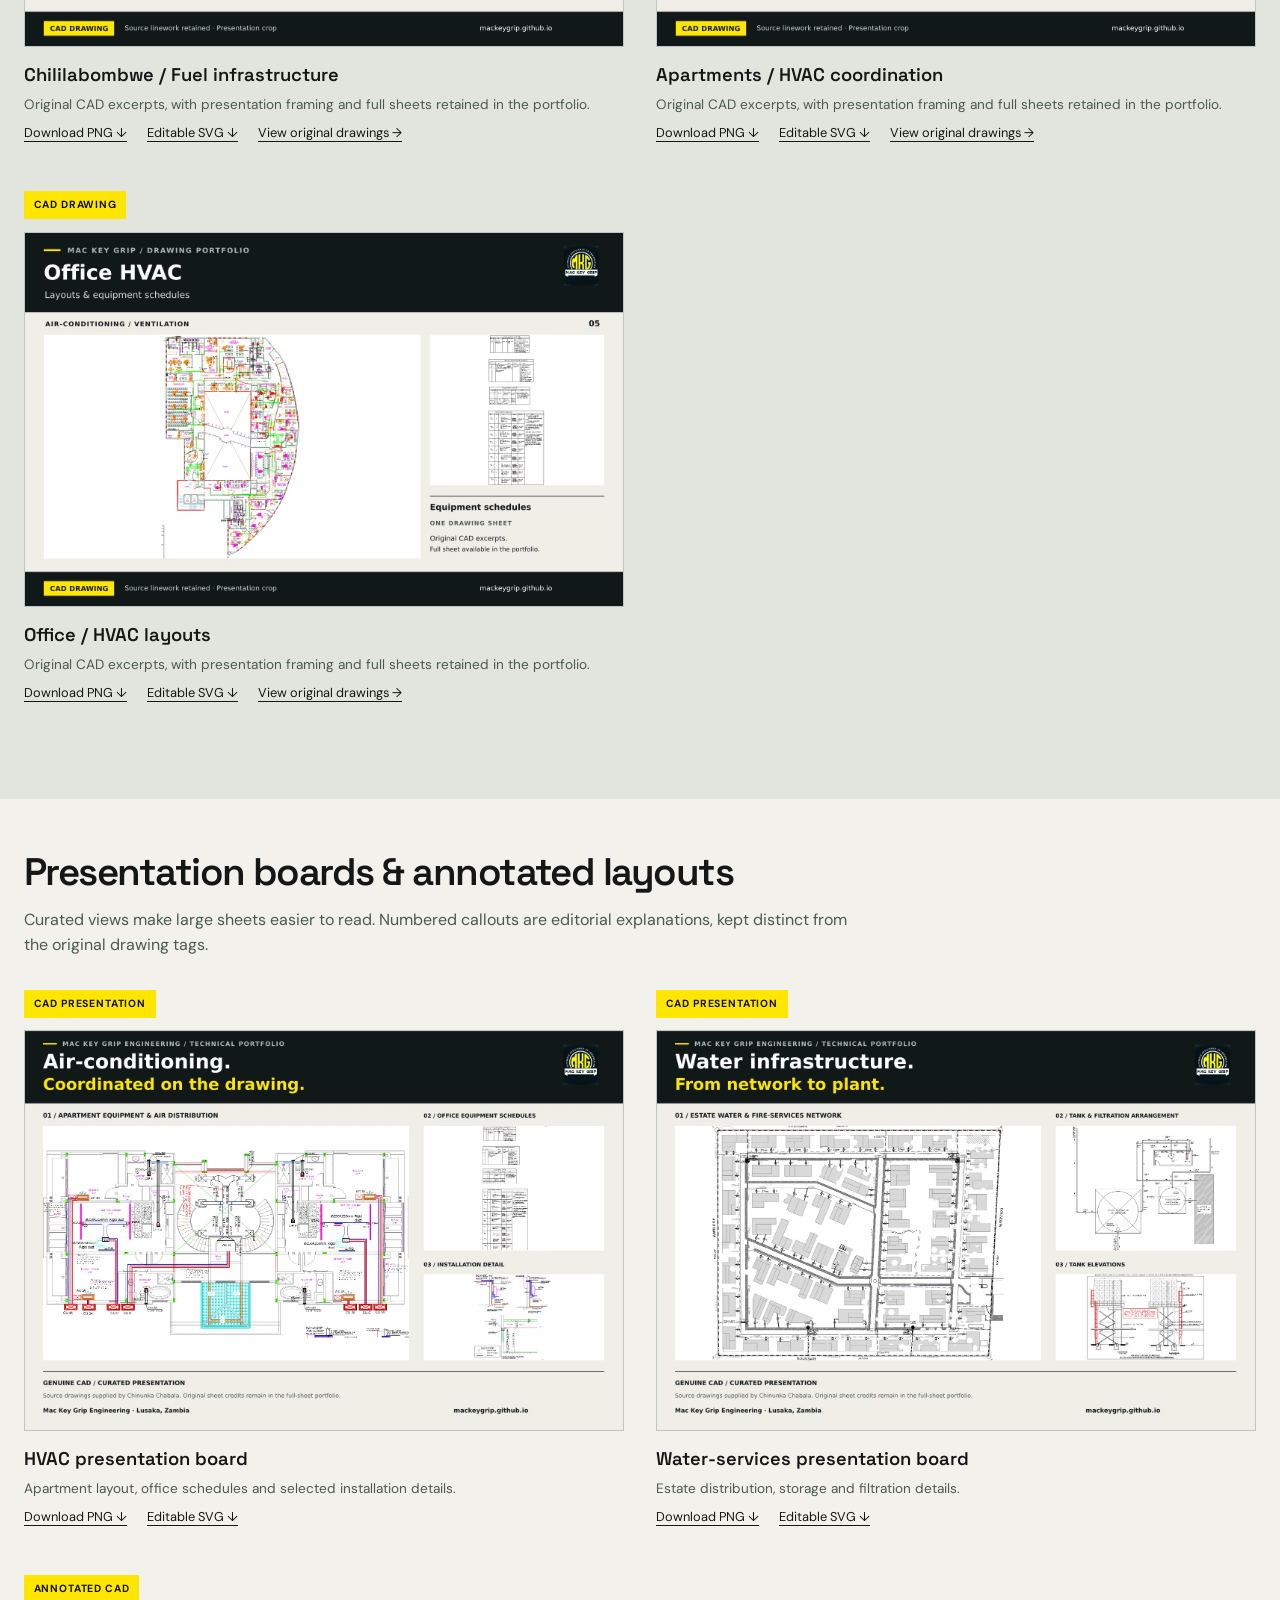
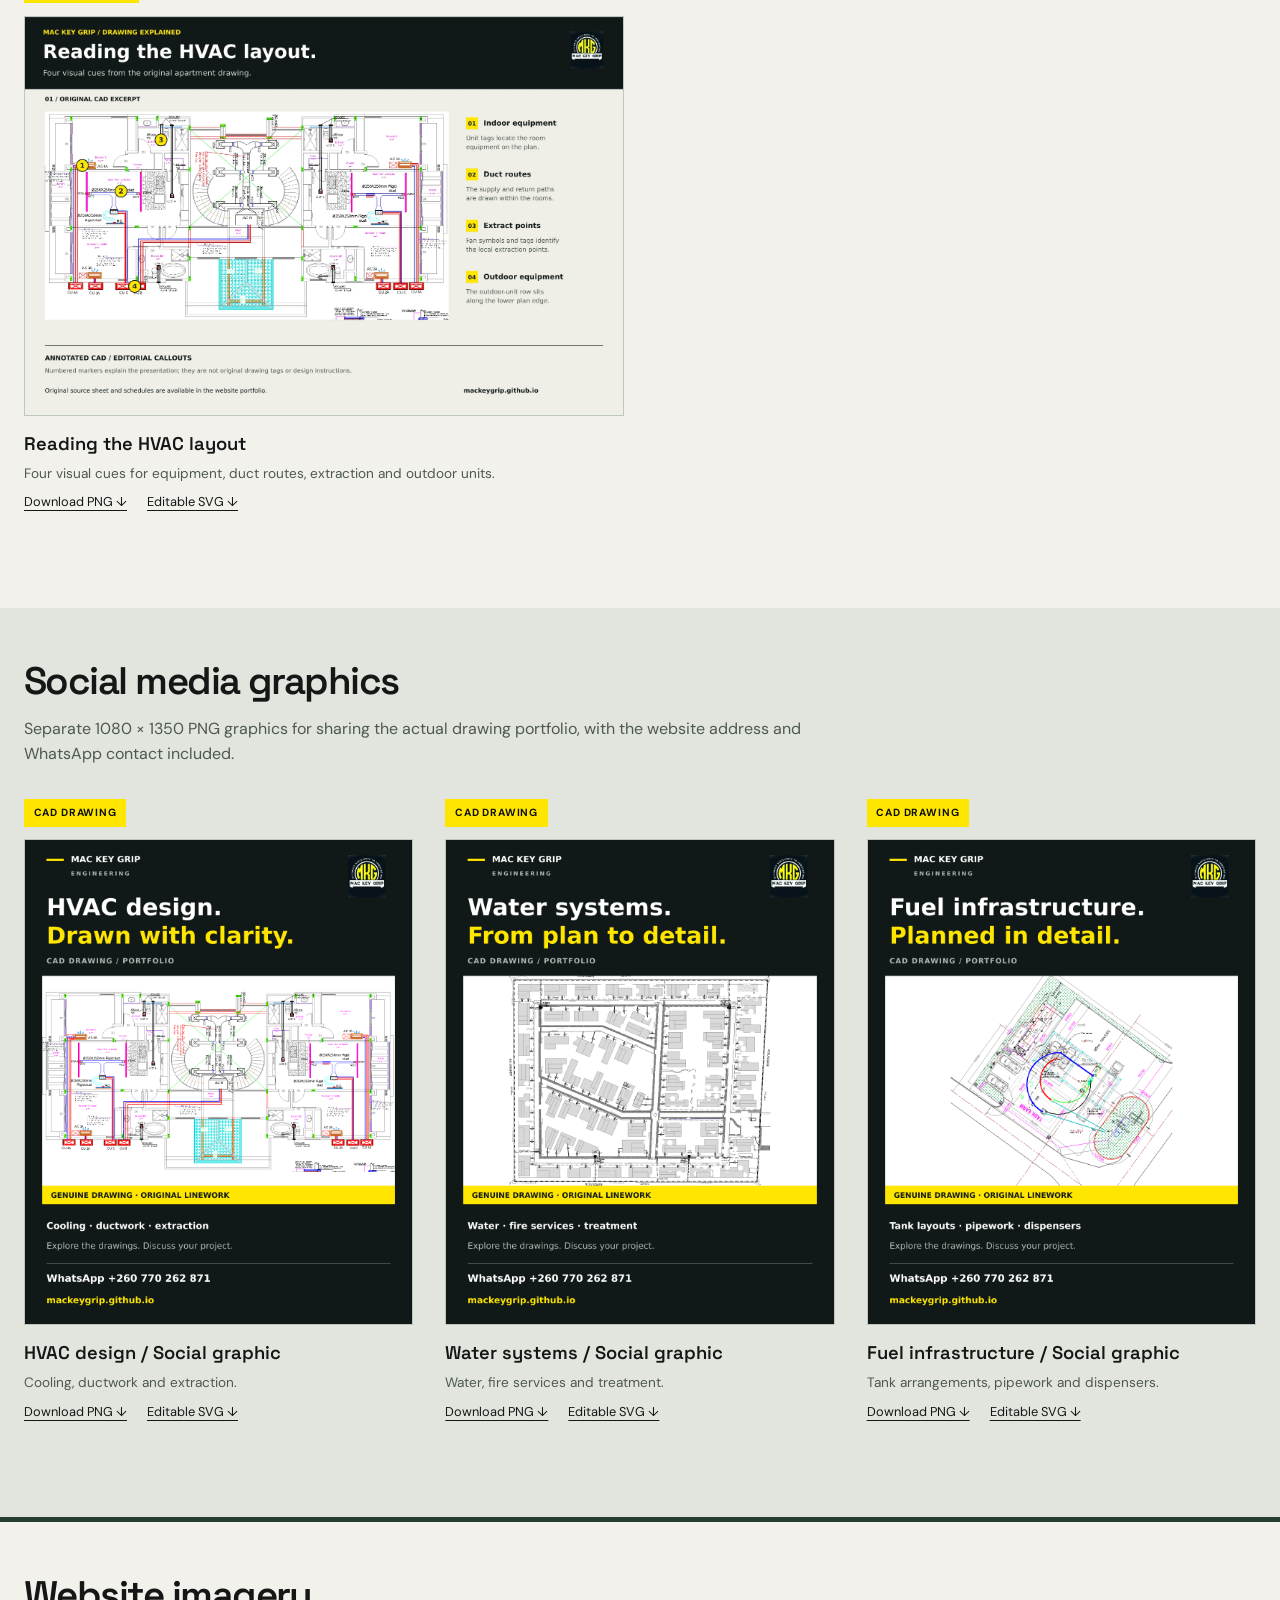
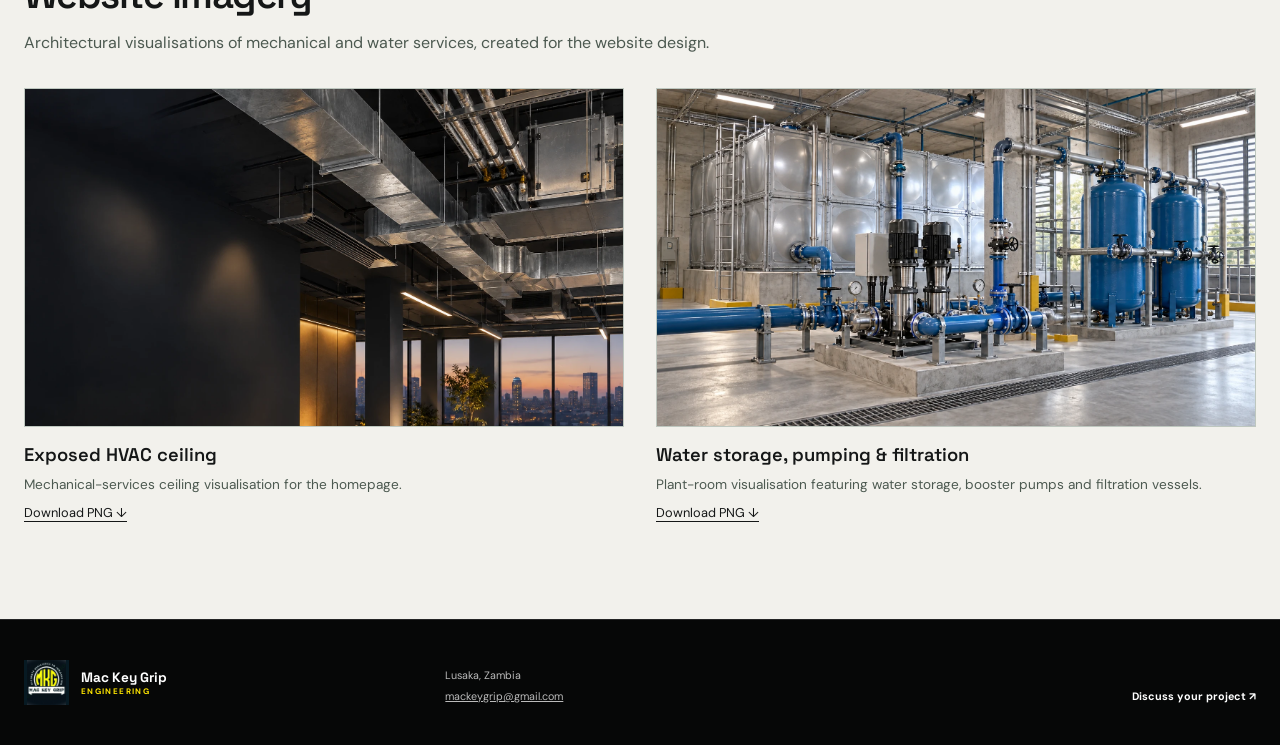
==== commit b4e55184: "Improve website conversion and visual presentation Co-authored-by: Copilot App <223556219+Copilot@us" ====
--- a/visuals.html
+++ b/visuals.html
@@ -1,8 +1,8 @@
 <!doctype html>
 <html lang="en"><head>
 <meta charset="utf-8"><meta name="viewport" content="width=device-width, initial-scale=1">
-<title>Engineering Drawing Presentations & Concept Visuals | Mac Key Grip</title>
-<meta name="description" content="Explore genuine CAD presentation boards, annotated layouts and project covers from Mac Key Grip Engineering, alongside clearly labelled concept installation visuals.">
+<title>Engineering Drawing Presentations & Website Imagery | Mac Key Grip</title>
+<meta name="description" content="Explore genuine CAD presentation boards, annotated layouts and project covers from Mac Key Grip Engineering, alongside architectural visualisations for the website design.">
 <link rel="canonical" href="https://mackeygrip.github.io/visuals.html">
 <meta property="og:title" content="Engineering Drawing Portfolio | Mac Key Grip Engineering">
 <meta property="og:type" content="website"><meta property="og:url" content="https://mackeygrip.github.io/visuals.html">
@@ -11,11 +11,11 @@
 <meta name="theme-color" content="#111918"><link rel="icon" href="assets/brand/mac-key-grip-logo.jpg">
 <link rel="preconnect" href="https://fonts.googleapis.com"><link rel="preconnect" href="https://fonts.gstatic.com" crossorigin>
 <link href="https://fonts.googleapis.com/css2?family=DM+Sans:wght@400;500;600;700&amp;family=Space+Grotesk:wght@500;600;700&amp;display=swap" rel="stylesheet">
-<link rel="stylesheet" href="styles.css"><link rel="stylesheet" href="drawings.css"><link rel="stylesheet" href="visuals.css">
+<link rel="stylesheet" href="styles.css"><link rel="stylesheet" href="drawings.css"><link rel="stylesheet" href="visuals.css?v=2">
 </head><body class="visual-page">
 <a class="skip-link" href="#main">Skip to content</a>
 <header class="site-header"><a class="brand" href="index.html"><img src="assets/brand/mac-key-grip-logo.jpg" alt="Mac Key Grip company logo"><span class="brand-name">Mac Key Grip<small>Engineering</small></span></a><a class="back-link" href="index.html#work">← Drawing portfolio</a></header>
-<main id="main"><section class="visual-intro"><p class="kicker">Mac Key Grip / Visual portfolio</p><h1>Engineering, clearly presented.</h1><p>Genuine drawing work, curated into project covers, presentation boards and annotated views. Explore the CAD collection first, then the separately labelled concept installation visuals.</p><div class="visual-nav" aria-label="Gallery sections"><a href="#covers">Project covers</a><a href="#boards">Boards &amp; annotations</a><a href="#social">Social graphics</a><a href="#concepts">Concept visuals</a></div></section>
+<main id="main"><section class="visual-intro"><p class="kicker">Mac Key Grip / Visual portfolio</p><h1>Engineering, clearly presented.</h1><p>Genuine drawing work, curated into project covers, presentation boards and annotated views. Browse the CAD collection and a separate selection of website imagery.</p><div class="visual-nav" aria-label="Gallery sections"><a href="#covers">Project covers</a><a href="#boards">Boards &amp; annotations</a><a href="#social">Social graphics</a><a href="#concepts">Website imagery</a></div></section>
 <section class="visual-section " id="covers"><h2>Engineering project covers</h2><p>Five individually designed covers assembled from the original drawing exports. Each links to its complete project set.</p><div class="visual-grid "><figure class="visual-item"><span class="visual-badge ">CAD DRAWING</span><a href="assets/visuals/covers/thirteen-miles.png" target="_blank" rel="noopener"><img src="assets/visuals/covers/thirteen-miles.webp" width="1600" height="1000" alt="13 Miles / Building services — Original CAD excerpts, with presentation framing and full sheets retained in the portfolio." loading="lazy"></a><figcaption><h3>13 Miles / Building services</h3><p>Original CAD excerpts, with presentation framing and full sheets retained in the portfolio.</p><div class="visual-downloads"><a href="assets/visuals/covers/thirteen-miles.png" download>Download PNG ↓</a><a href="assets/visuals/covers/thirteen-miles.svg" download>Editable SVG ↓</a><a href="projects/thirteen-miles.html">View original drawings →</a></div></figcaption></figure>
 <figure class="visual-item"><span class="visual-badge ">CAD DRAWING</span><a href="assets/visuals/covers/estate-water-fire.png" target="_blank" rel="noopener"><img src="assets/visuals/covers/estate-water-fire.webp" width="1600" height="1000" alt="Ovacado Estate / Water &amp; fire services — Original CAD excerpts, with presentation framing and full sheets retained in the portfolio." loading="lazy"></a><figcaption><h3>Ovacado Estate / Water &amp; fire services</h3><p>Original CAD excerpts, with presentation framing and full sheets retained in the portfolio.</p><div class="visual-downloads"><a href="assets/visuals/covers/estate-water-fire.png" download>Download PNG ↓</a><a href="assets/visuals/covers/estate-water-fire.svg" download>Editable SVG ↓</a><a href="projects/estate-water-fire.html">View original drawings →</a></div></figcaption></figure>
 <figure class="visual-item"><span class="visual-badge ">CAD DRAWING</span><a href="assets/visuals/covers/chililabombwe-fuel.png" target="_blank" rel="noopener"><img src="assets/visuals/covers/chililabombwe-fuel.webp" width="1600" height="1000" alt="Chililabombwe / Fuel infrastructure — Original CAD excerpts, with presentation framing and full sheets retained in the portfolio." loading="lazy"></a><figcaption><h3>Chililabombwe / Fuel infrastructure</h3><p>Original CAD excerpts, with presentation framing and full sheets retained in the portfolio.</p><div class="visual-downloads"><a href="assets/visuals/covers/chililabombwe-fuel.png" download>Download PNG ↓</a><a href="assets/visuals/covers/chililabombwe-fuel.svg" download>Editable SVG ↓</a><a href="projects/chililabombwe-fuel.html">View original drawings →</a></div></figcaption></figure>
@@ -27,7 +27,7 @@
 <section class="visual-section " id="social"><h2>Social media graphics</h2><p>Separate 1080 × 1350 PNG graphics for sharing the actual drawing portfolio, with the website address and WhatsApp contact included.</p><div class="visual-grid social-grid"><figure class="visual-item"><span class="visual-badge ">CAD DRAWING</span><a href="assets/visuals/social/apartments-hvac.png" target="_blank" rel="noopener"><img src="assets/visuals/social/apartments-hvac.png" width="1080" height="1350" alt="HVAC design / Social graphic — Cooling, ductwork and extraction." loading="lazy"></a><figcaption><h3>HVAC design / Social graphic</h3><p>Cooling, ductwork and extraction.</p><div class="visual-downloads"><a href="assets/visuals/social/apartments-hvac.png" download>Download PNG ↓</a><a href="assets/visuals/social/apartments-hvac.svg" download>Editable SVG ↓</a></div></figcaption></figure>
 <figure class="visual-item"><span class="visual-badge ">CAD DRAWING</span><a href="assets/visuals/social/estate-water-fire.png" target="_blank" rel="noopener"><img src="assets/visuals/social/estate-water-fire.png" width="1080" height="1350" alt="Water systems / Social graphic — Water, fire services and treatment." loading="lazy"></a><figcaption><h3>Water systems / Social graphic</h3><p>Water, fire services and treatment.</p><div class="visual-downloads"><a href="assets/visuals/social/estate-water-fire.png" download>Download PNG ↓</a><a href="assets/visuals/social/estate-water-fire.svg" download>Editable SVG ↓</a></div></figcaption></figure>
 <figure class="visual-item"><span class="visual-badge ">CAD DRAWING</span><a href="assets/visuals/social/chililabombwe-fuel.png" target="_blank" rel="noopener"><img src="assets/visuals/social/chililabombwe-fuel.png" width="1080" height="1350" alt="Fuel infrastructure / Social graphic — Tank arrangements, pipework and dispensers." loading="lazy"></a><figcaption><h3>Fuel infrastructure / Social graphic</h3><p>Tank arrangements, pipework and dispensers.</p><div class="visual-downloads"><a href="assets/visuals/social/chililabombwe-fuel.png" download>Download PNG ↓</a><a href="assets/visuals/social/chililabombwe-fuel.svg" download>Editable SVG ↓</a></div></figcaption></figure></div></section>
-<section class="visual-section concept-section" id="concepts"><h2>Concept installation visuals</h2><p>AI-generated illustrations communicate the engineering disciplines. They are not site photographs, verified designs or exact reconstructions of the CAD drawings.</p><div class="visual-grid "><figure class="visual-item"><span class="visual-badge concept-badge">AI-GENERATED CONCEPT</span><a href="assets/visuals/concepts/hvac-ceiling-concept.png" target="_blank" rel="noopener"><img src="assets/visuals/concepts/hvac-ceiling-concept.webp" width="1672" height="941" alt="Exposed HVAC ceiling / Concept — Illustrative mechanical-services ceiling. Used as the website hero, with a visible concept label." loading="lazy"></a><figcaption><h3>Exposed HVAC ceiling / Concept</h3><p>Illustrative mechanical-services ceiling. Used as the website hero, with a visible concept label.</p><div class="visual-downloads"><a href="assets/visuals/concepts/hvac-ceiling-concept.png" download>Download PNG ↓</a></div></figcaption></figure>
-<figure class="visual-item"><span class="visual-badge concept-badge">AI-GENERATED CONCEPT</span><a href="assets/visuals/concepts/water-treatment-concept.png" target="_blank" rel="noopener"><img src="assets/visuals/concepts/water-treatment-concept.webp" width="1672" height="941" alt="Pumping &amp; filtration / Concept — Illustrative plant room inspired by the water-services subject matter; not a reconstruction of the estate layout." loading="lazy"></a><figcaption><h3>Pumping &amp; filtration / Concept</h3><p>Illustrative plant room inspired by the water-services subject matter; not a reconstruction of the estate layout.</p><div class="visual-downloads"><a href="assets/visuals/concepts/water-treatment-concept.png" download>Download PNG ↓</a></div></figcaption></figure></div></section>
+<section class="visual-section concept-section" id="concepts"><h2>Website imagery</h2><p>Architectural visualisations of mechanical and water services, created for the website design.</p><div class="visual-grid "><figure class="visual-item"><a href="assets/visuals/concepts/hvac-ceiling-concept.png?v=2" target="_blank" rel="noopener"><img src="assets/visuals/concepts/hvac-ceiling-concept.webp?v=2" width="1672" height="941" alt="Exposed HVAC ceiling — Mechanical-services ceiling visualisation for the homepage." loading="lazy"></a><figcaption><h3>Exposed HVAC ceiling</h3><p>Mechanical-services ceiling visualisation for the homepage.</p><div class="visual-downloads"><a href="assets/visuals/concepts/hvac-ceiling-concept.png?v=2" download>Download PNG ↓</a></div></figcaption></figure>
+<figure class="visual-item"><a href="assets/visuals/concepts/water-treatment-concept.png?v=2" target="_blank" rel="noopener"><img src="assets/visuals/concepts/water-treatment-concept.webp?v=2" width="1672" height="941" alt="Water storage, pumping &amp; filtration — Plant-room visualisation featuring water storage, booster pumps and filtration vessels." loading="lazy"></a><figcaption><h3>Water storage, pumping &amp; filtration</h3><p>Plant-room visualisation featuring water storage, booster pumps and filtration vessels.</p><div class="visual-downloads"><a href="assets/visuals/concepts/water-treatment-concept.png?v=2" download>Download PNG ↓</a></div></figcaption></figure></div></section>
 </main><footer><a class="footer-brand" href="index.html"><img src="assets/brand/mac-key-grip-logo.jpg" alt=""><span>Mac Key Grip<strong>Engineering</strong></span></a><div><p>Lusaka, Zambia</p><a href="mailto:mackeygrip@gmail.com">mackeygrip@gmail.com</a></div><div class="footer-end"><a href="https://wa.me/260770262871" target="_blank" rel="noopener">Discuss your project ↗</a></div></footer>
 </body></html>
--- a/styles.css
+++ b/styles.css
@@ -1,5 +1,5 @@
 :root{--black:#0a0b0b;--charcoal:#1a1d1d;--yellow:#ffe600;--paper:#f2f1ec;--ink:#151717;--line-dark:rgba(255,255,255,.16);--line-light:rgba(10,11,11,.17);--max:1320px;--pad:max(24px,calc((100vw - var(--max))/2))}
-*{box-sizing:border-box}html{scroll-behavior:smooth;scroll-padding-top:84px}body{margin:0;color:var(--ink);background:var(--paper);font-family:"DM Sans",Arial,sans-serif;line-height:1.55}body.menu-open{overflow:hidden}img{display:block;max-width:100%}a{color:inherit}button{font:inherit}h1,h2,h3,p{margin-top:0}.skip-link{position:fixed;z-index:1000;left:1rem;top:-6rem;padding:.8rem 1rem;color:#000;background:var(--yellow)}.skip-link:focus{top:1rem}.kicker{margin:0 0 1.35rem;color:#3e4442;font-size:.69rem;font-weight:700;letter-spacing:.18em;text-transform:uppercase}.kicker.light{color:var(--yellow)}.section-light,.section-dark,.section-yellow{padding:clamp(5.5rem,9vw,9.5rem) var(--pad)}.section-light{background:var(--paper)}.section-dark{color:#fff;background:var(--black)}.section-yellow{color:#090a0a;background:var(--yellow)}
+*{box-sizing:border-box}html{scroll-behavior:smooth;scroll-padding-top:84px}body{margin:0;color:var(--ink);background:var(--paper);font-family:"DM Sans",Arial,sans-serif;line-height:1.55}body.menu-open{overflow:hidden}img{display:block;max-width:100%}a{color:inherit}button{font:inherit}h1,h2,h3,p{margin-top:0}.skip-link{position:fixed;z-index:1000;left:1rem;top:-6rem;padding:.8rem 1rem;color:#000;background:var(--yellow)}.skip-link:focus{top:1rem}.kicker{margin:0 0 1.35rem;color:#3e4442;font-size:.69rem;font-weight:700;letter-spacing:.18em;text-transform:uppercase}.kicker.light{color:var(--yellow)}.section-light,.section-dark,.section-yellow{padding:clamp(5.5rem,9vw,9.5rem) var(--pad)}.section-light{background:var(--paper)}.section-dark{color:#fff;background:var(--black)}.section-yellow{color:#090a0a;background:var(--yellow)}:focus-visible{outline:3px solid var(--yellow);outline-offset:4px}.section-light :focus-visible,.section-yellow :focus-visible{outline-color:#111}
 .site-header{position:fixed;z-index:100;inset:0 0 auto;height:84px;display:flex;align-items:center;justify-content:space-between;padding:0 var(--pad);color:#fff;background:rgba(10,11,11,.93);border-bottom:1px solid rgba(255,255,255,.12);backdrop-filter:blur(16px);transition:.25s}.site-header.scrolled{height:72px;background:rgba(10,11,11,.98)}.brand,.footer-brand{display:flex;align-items:center;gap:.75rem;text-decoration:none}.brand img{width:48px;height:48px;object-fit:contain;background:#071a23}.brand-name{font-family:"Space Grotesk";font-size:.93rem;font-weight:700;line-height:1.05}.brand-name small{display:block;margin-top:.28rem;color:var(--yellow);font:700 .52rem "DM Sans";letter-spacing:.2em;text-transform:uppercase}.site-header nav{display:flex;align-items:center;gap:clamp(1rem,2.1vw,2.2rem)}.site-header nav a{font-size:.75rem;font-weight:600;text-decoration:none}.site-header nav>a:not(.nav-contact){position:relative}.site-header nav>a:not(.nav-contact):after{content:"";position:absolute;left:0;bottom:-.45rem;width:0;height:2px;background:var(--yellow);transition:.2s}.site-header nav>a:hover:after{width:100%}.nav-contact{padding:.74rem 1rem;color:#050505;background:var(--yellow)}.nav-contact span{margin-left:.65rem}.menu-toggle{display:none}
 .hero{position:relative;isolation:isolate;min-height:820px;height:100svh;overflow:hidden;display:flex;align-items:flex-end;padding:calc(84px + 5rem) var(--pad) 7rem;color:#fff;background:#111}.hero-media,.hero-shade,.hero-grid{position:absolute;inset:0}.hero-media{z-index:-4}.hero-media img{width:100%;height:100%;object-fit:cover;object-position:center 42%;filter:grayscale(1) contrast(1.18) brightness(.64);transform:scale(1.02)}.hero-shade{z-index:-3;background:linear-gradient(90deg,rgba(5,6,6,.96),rgba(5,6,6,.74) 43%,rgba(5,6,6,.26) 75%,rgba(5,6,6,.48)),linear-gradient(0deg,rgba(5,6,6,.92),transparent 53%)}.hero-grid{z-index:-2;opacity:.14;background-image:linear-gradient(rgba(255,255,255,.16) 1px,transparent 1px),linear-gradient(90deg,rgba(255,255,255,.16) 1px,transparent 1px);background-size:76px 76px;mask-image:linear-gradient(90deg,#000,transparent 70%)}.hero-content{width:min(930px,78%)}.hero h1{margin:0;font:600 clamp(3.7rem,7.6vw,7.8rem)/.88 "Space Grotesk";letter-spacing:-.065em}.hero h1 em,.contact h2 em{color:var(--yellow);font-style:normal}.hero-intro{max-width:670px;margin:2rem 0 0;color:#d6d9d7;font-size:clamp(1rem,1.5vw,1.22rem)}.hero-actions{display:flex;align-items:center;gap:2rem;margin-top:2.4rem}.button{display:inline-flex;align-items:center;justify-content:space-between;min-width:220px;padding:1rem 1.15rem;font-size:.75rem;font-weight:700;text-decoration:none;text-transform:uppercase;letter-spacing:.08em;transition:.2s}.button:hover{transform:translateY(-3px)}.button-yellow{color:#050505;background:var(--yellow)}.button-yellow:hover{background:#fff}.text-link{display:inline-flex;align-items:center;gap:.8rem;padding:.35rem 0;border-bottom:1px solid;font-size:.78rem;font-weight:700;text-decoration:none}.text-link span{transition:.2s}.text-link:hover span{transform:translate(3px,-3px)}.text-link.light{color:#fff}.hero-rail{position:absolute;right:var(--pad);bottom:7rem;display:grid;gap:.85rem;padding-left:1.5rem;border-left:1px solid rgba(255,255,255,.4)}.hero-rail p{margin:0;color:#d5d7d6;font-size:.67rem;font-weight:600;letter-spacing:.13em;text-transform:uppercase}.hero-credit{position:absolute;right:var(--pad);bottom:1.5rem;margin:0;color:rgba(255,255,255,.55);font-size:.52rem;letter-spacing:.08em;text-transform:uppercase}
 .statement{position:relative;overflow:hidden;display:grid;grid-template-columns:1.4fr .6fr;gap:clamp(3rem,8vw,9rem);align-items:end}.statement-mark{position:absolute;right:-3rem;top:-5rem;color:rgba(10,11,11,.035);font:700 clamp(12rem,29vw,30rem)/1 "Space Grotesk"}.statement h2,.section-header h2,.analysis-copy h2,.profile-title h2,.contact h2{margin:0;font:600 clamp(2.7rem,5vw,5.4rem)/.98 "Space Grotesk";letter-spacing:-.055em}.statement-copy,.statement-aside{position:relative}.statement-aside{max-width:400px}.statement-aside p{margin-bottom:2rem;color:#555b58}
@@ -9,6 +9,7 @@
 .process{display:grid;grid-template-columns:repeat(4,1fr);margin:0;padding:0;border-top:1px solid var(--line-light);list-style:none}.process li{position:relative;min-height:260px;padding:1.6rem 1.7rem 1.5rem 0;border-right:1px solid var(--line-light)}.process li+li{padding-left:1.7rem}.process li:last-child{border:0}.process span{color:#606562;font-size:.65rem}.process h3{margin:5rem 0 .8rem;font:1.55rem "Space Grotesk"}.process p{max-width:240px;margin:0;color:#5f6562;font-size:.8rem}.process li:after{content:"";position:absolute;right:-5px;top:-5px;width:9px;height:9px;background:var(--yellow);border:1px solid #111;border-radius:50%}.process li:last-child:after{display:none}
 .profile{display:grid;grid-template-columns:1.05fr .95fr;gap:clamp(3rem,7vw,8rem)}.profile-card{align-self:start;display:grid;grid-template-columns:120px 1fr;gap:1.8rem;padding:1.8rem;background:#0e1010;color:#fff}.profile-card img{width:120px;height:120px;object-fit:contain;background:#071a23}.profile-label{margin:0 0 .65rem;color:var(--yellow);font-size:.6rem;font-weight:700;text-transform:uppercase}.profile-card h3{margin:0 0 .75rem;font:1.6rem "Space Grotesk"}.profile-card div>p:last-child{margin:0;color:#c7cbc9;font-size:.8rem}.profile-tools{grid-column:1/-1;display:grid;grid-template-columns:.3fr 1.7fr;gap:2rem;align-items:center;padding-top:2rem;border-top:1px solid rgba(0,0,0,.3)}.profile-tools p{margin:0;font-size:.68rem;font-weight:700;text-transform:uppercase}.profile-tools ul{display:flex;flex-wrap:wrap;gap:.55rem;margin:0;padding:0;list-style:none}.profile-tools li{padding:.5rem .75rem;border:1px solid rgba(0,0,0,.4);font-size:.7rem;font-weight:700}
 .contact{display:grid;grid-template-columns:.85fr 1.15fr;gap:clamp(4rem,9vw,11rem)}.contact-intro{position:sticky;top:120px}.contact-intro>p:not(.kicker){max-width:530px;margin:2rem 0 0;color:#b9bebc}.contact-links{border-top:1px solid var(--line-dark)}.contact-panel-title{margin-bottom:1.4rem;color:#939997;font-size:.66rem;font-weight:700;letter-spacing:.13em;text-transform:uppercase}.contact-links a{display:grid;grid-template-columns:44px 1fr 1.1fr 22px;gap:1rem;align-items:center;padding:1.3rem 0;border-bottom:1px solid var(--line-dark);text-decoration:none;transition:.2s}.contact-links a:hover:not([aria-disabled="true"]){padding-left:.7rem;color:var(--yellow)}.contact-links a[aria-disabled="true"]{cursor:not-allowed}.contact-links a>span{display:grid;place-items:center;width:36px;height:36px;border:1px solid #555;border-radius:50%;font-size:.62rem;font-weight:700}.contact-links strong{font:1rem "Space Grotesk"}.contact-links small{color:#929795;font-size:.68rem}.contact-status{min-height:1.2rem;margin:1.2rem 0 0;color:#8f9492;font-size:.65rem}.contact-status.active{color:var(--yellow)}
+.enquiry-form{margin:0 0 2.8rem;padding:1.5rem;background:#151818;border:1px solid var(--line-dark)}.form-row{display:grid;gap:.4rem;margin-bottom:1rem}.form-row label{color:#d8ddda;font-size:.72rem;font-weight:700}.form-row input,.form-row select,.form-row textarea{width:100%;padding:.78rem .85rem;color:#fff;background:#0a0b0b;border:1px solid #4b5350;border-radius:0;font:inherit;font-size:.82rem}.form-row textarea{resize:vertical}.form-row input::placeholder,.form-row textarea::placeholder{color:#89918d}.enquiry-form .button{border:0;cursor:pointer}.form-note{margin:1rem 0 0;color:#929795;font-size:.68rem}.contact-options-title{margin-top:0}
 footer{display:grid;grid-template-columns:1fr 1fr 1fr;gap:2rem;align-items:end;padding:2.5rem var(--pad);color:#bbb;background:#060707;border-top:1px solid rgba(255,255,255,.12);font-size:.67rem}.footer-brand img{width:45px;height:45px;object-fit:contain;background:#071a23}.footer-brand span{color:#fff;font:700 .85rem "Space Grotesk"}.footer-brand strong{display:block;color:var(--yellow);font:700 .5rem "DM Sans";letter-spacing:.17em;text-transform:uppercase}.footer-end{text-align:right}.footer-end a{color:#fff;font-weight:700;text-decoration:none}footer p{margin:.25rem 0}.reveal{opacity:0;transform:translateY(26px);transition:opacity .65s,transform .65s}.reveal.visible{opacity:1;transform:none}
 @media(max-width:1050px){.service{grid-template-columns:55px 1fr 1fr 30px}.service ul{display:none}.project-info{grid-template-columns:1fr}.analysis-section{grid-template-columns:1fr}.analysis-copy{grid-row:1}.analysis-visual{min-height:520px}.profile,.contact{grid-template-columns:1fr}.contact-intro{position:static}}
 @media(max-width:780px){html{scroll-padding-top:70px}.site-header{height:70px}.site-header.scrolled{height:64px}.brand img{width:40px;height:40px}.menu-toggle{display:grid;width:45px;height:45px;padding:12px;border:0;background:transparent}.menu-toggle span{height:1px;margin:2px 0;background:#fff;transition:.2s}.menu-toggle b{position:absolute;width:1px;height:1px;overflow:hidden}.menu-toggle[aria-expanded="true"] span:nth-child(1){transform:translateY(5px) rotate(45deg)}.menu-toggle[aria-expanded="true"] span:nth-child(2){opacity:0}.menu-toggle[aria-expanded="true"] span:nth-child(3){transform:translateY(-5px) rotate(-45deg)}.site-header nav{position:fixed;inset:70px 0 0;display:flex;flex-direction:column;align-items:stretch;gap:0;padding:2rem 24px;background:#0a0b0b;transform:translateX(100%);visibility:hidden;transition:.3s}.site-header nav.open{transform:none;visibility:visible}.site-header nav a{padding:1.3rem 0;border-bottom:1px solid var(--line-dark);font:1.5rem "Space Grotesk"}.nav-contact{margin-top:1.5rem;padding:1rem!important;text-align:center}.hero{min-height:730px;padding-bottom:5rem}.hero-content{width:100%}.hero h1{font-size:clamp(3.4rem,15vw,6rem)}.hero-rail{display:none}.statement,.section-header{grid-template-columns:1fr}.section-header{gap:1.5rem;margin-bottom:3.5rem}.service{grid-template-columns:40px 1fr 24px;gap:1rem}.service p{grid-column:2/-1}.service-arrow{grid-column:3;grid-row:1}.project-grid{grid-template-columns:1fr}.project-wide{grid-column:auto}.project-image,.project:not(.project-wide) .project-image{height:72vw;min-height:300px;max-height:470px}.project-info{gap:.6rem}.process{grid-template-columns:1fr 1fr}.process li:nth-child(2){border-right:0}.process li:nth-child(2):after{display:none}.process li:nth-child(n+3){border-top:1px solid var(--line-light)}.profile-tools{grid-template-columns:1fr}.contact-links a{grid-template-columns:44px 1fr 22px}.contact-links small{display:none}footer{grid-template-columns:1fr 1fr}.footer-end{grid-column:2;grid-row:1/3}footer>div:nth-child(2){grid-column:1}}
--- a/visuals.css
+++ b/visuals.css
@@ -1,5 +1,4 @@
 .hero-media img { filter:brightness(.9); object-position:65% center; }
-.hero-credit { color:#fff; background:rgba(0,0,0,.7); padding:.5rem .75rem; font-size:.65rem; max-width:calc(100% - 48px); }
 .project .project-image.portfolio-cover { height:auto; min-height:0; max-height:none; aspect-ratio:8/5; background:#efeee8; }
 .project .portfolio-cover:after { display:none; }
 .project .portfolio-cover>img,.project:hover .portfolio-cover>img { width:100%; height:100%; object-fit:contain; filter:none; transform:none; }
@@ -39,3 +38,12 @@
 .social-grid { grid-template-columns:repeat(3,minmax(0,1fr)); }
 .concept-section { border-top:5px solid #263e2f; }
 @media(max-width:780px) { .visual-page { padding-top:70px; } .visual-grid,.social-grid,.visual-feature { grid-template-columns:1fr; } .visual-feature { gap:2rem; } }
+
+.water-feature { display:grid; grid-template-columns:1.25fr 1fr; background:#efeee8; align-items:center; }
+.water-feature-media { min-width:0; }
+.water-feature-media img { display:block; width:100%; height:auto; }
+.water-feature-copy { padding:3rem clamp(1.5rem,4vw,4.5rem); min-width:0; }
+.water-feature-copy h2 { margin:0 0 1.25rem; font:600 clamp(2rem,3.6vw,3.8rem)/1.06 "Space Grotesk",sans-serif; letter-spacing:-.045em; }
+.water-feature-copy>p:not(.kicker) { color:#505a54; max-width:540px; margin-bottom:1.5rem; }
+.water-feature-copy .text-link { display:inline-flex; flex-wrap:wrap; gap:.6rem; }
+@media(max-width:1000px) { .water-feature { grid-template-columns:1fr; } .water-feature-copy { padding:2.5rem var(--pad); } }
